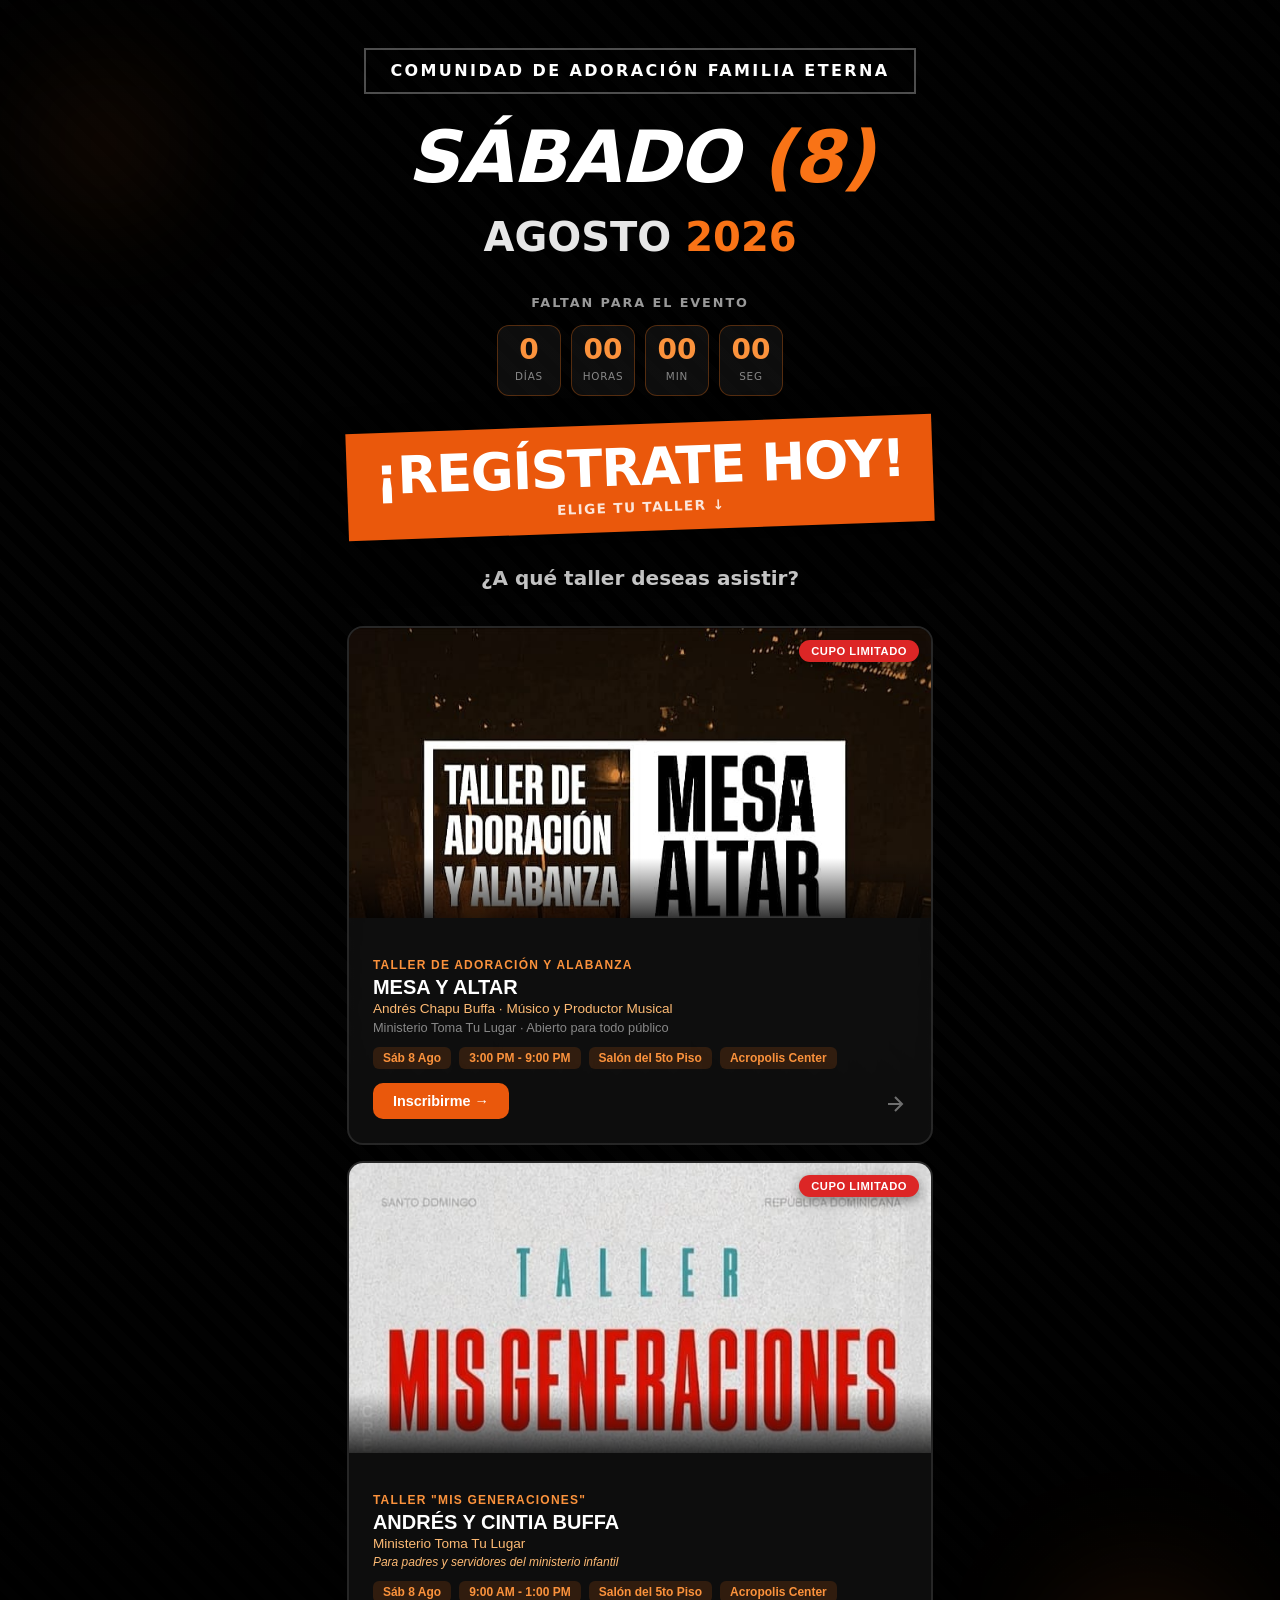
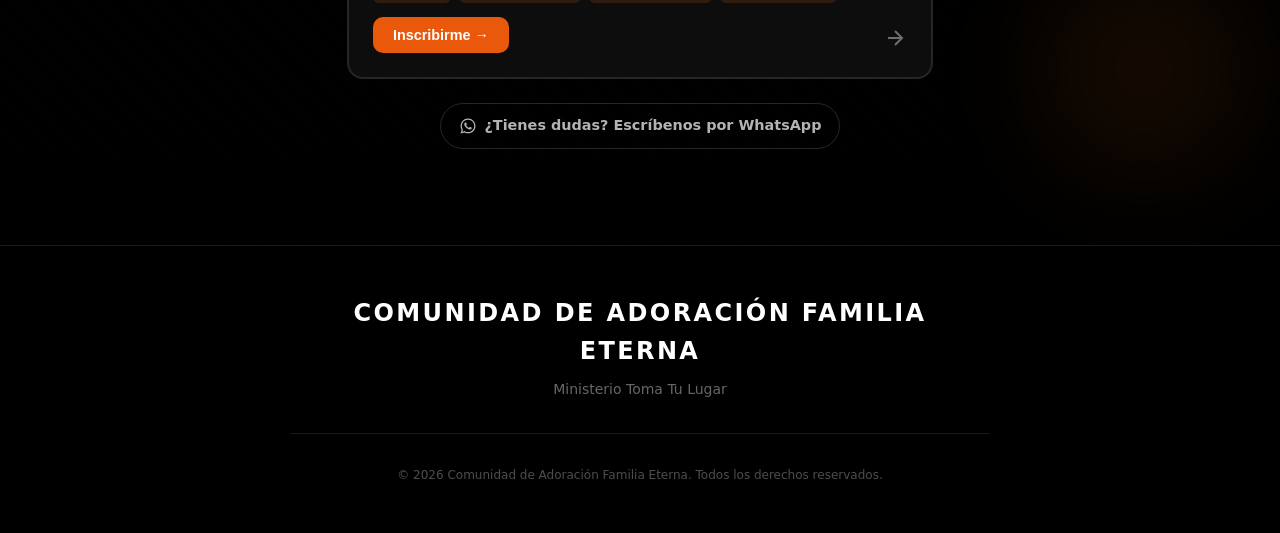
==== index.html @ 26198f30 "Mejoras de conversion en el splash - CTA "Regístrate Hoy" ahora es boton que baja a los talleres - B" ====
<!DOCTYPE html>
<html lang="es">
<head>
    <meta charset="UTF-8">
    <meta name="viewport" content="width=device-width, initial-scale=1.0">
    <title>CAFE 2026 · Talleres de Adoración y Ministerio Infantil — Sábado 8 de Agosto</title>
    <meta name="description" content="Reserva tu lugar en los talleres CAFE 2026: Adoración y Alabanza 'Mesa y Altar' con Andrés Chapu Buffa, y 'Mis Generaciones' para padres y servidores del ministerio infantil. Sábado 8 de agosto, Acropolis Center, Santo Domingo.">
    <meta name="theme-color" content="#ea580c">

    <!-- Open Graph (preview al compartir en WhatsApp / redes) -->
    <!-- TODO: reemplaza TU-DOMINIO por el dominio real de Vercel para que la imagen cargue -->
    <meta property="og:type" content="website">
    <meta property="og:locale" content="es_DO">
    <meta property="og:title" content="CAFE 2026 · Talleres de Adoración y Ministerio Infantil">
    <meta property="og:description" content="Sábado 8 de agosto · Acropolis Center, Santo Domingo. Reserva tu lugar en los talleres 'Mesa y Altar' y 'Mis Generaciones'.">
    <meta property="og:image" content="https://TU-DOMINIO.vercel.app/taller-adoracion.jpeg">
    <meta name="twitter:card" content="summary_large_image">
    <meta name="twitter:title" content="CAFE 2026 · Talleres de Adoración y Ministerio Infantil">
    <meta name="twitter:description" content="Sábado 8 de agosto · Acropolis Center, Santo Domingo. Reserva tu lugar.">
    <meta name="twitter:image" content="https://TU-DOMINIO.vercel.app/taller-adoracion.jpeg">

    <!-- Favicon (llama de Global Worship, en SVG embebido) -->
    <link rel="icon" href="data:image/svg+xml,%3Csvg xmlns='http://www.w3.org/2000/svg' viewBox='0 0 24 24'%3E%3Ctext y='20' font-size='20'%3E%F0%9F%94%A5%3C/text%3E%3C/svg%3E">

    <link rel="stylesheet" href="styles.css">
</head>
<body>
    <!-- ============================================
         SPLASH SCREEN - Selección de Taller
         ============================================ -->
    <section id="splash-screen" class="splash-screen">
        <div class="splash-bg-pattern"></div>
        <div class="splash-gradient"></div>

        <div class="splash-glow splash-glow-1"></div>
        <div class="splash-glow splash-glow-2"></div>

        <div class="splash-content">
            <div class="splash-badge">
                <span>Comunidad de Adoración Familia Eterna</span>
            </div>

            <div class="splash-date">
                <p class="splash-date-main">SÁBADO <span class="text-orange">(8)</span></p>
                <p class="splash-date-sub">AGOSTO <span class="text-orange">2026</span></p>
            </div>

            <!-- Cuenta regresiva -->
            <div class="countdown-wrap">
                <p class="countdown-title">Faltan para el evento</p>
                <div class="countdown" id="countdown">
                    <div class="countdown-item"><span class="countdown-num" id="cd-dias">--</span><span class="countdown-label">Días</span></div>
                    <div class="countdown-item"><span class="countdown-num" id="cd-horas">--</span><span class="countdown-label">Horas</span></div>
                    <div class="countdown-item"><span class="countdown-num" id="cd-min">--</span><span class="countdown-label">Min</span></div>
                    <div class="countdown-item"><span class="countdown-num" id="cd-seg">--</span><span class="countdown-label">Seg</span></div>
                </div>
            </div>

            <!-- CTA principal (botón que baja a los talleres) -->
            <button type="button" class="splash-cta-box" onclick="scrollToTalleres()">
                <span class="splash-cta-title">¡Regístrate Hoy!</span>
                <span class="splash-cta-sub">Elige tu taller ↓</span>
            </button>

            <p class="splash-question">¿A qué taller deseas asistir?</p>

            <div class="splash-workshops">
                <button onclick="selectTaller('adoracion')" class="splash-workshop-btn splash-workshop-adoracion">
                    <div class="splash-workshop-image">
                        <span class="card-badge">Cupo limitado</span>
                        <img src="taller-adoracion.jpeg" alt="Taller de Adoración y Alabanza - Mesa y Altar">
                    </div>
                    <div class="splash-workshop-info">
                        <p class="splash-workshop-label">Taller de Adoración y Alabanza</p>
                        <p class="splash-workshop-name">MESA Y ALTAR</p>
                        <p class="splash-workshop-detail">Andrés Chapu Buffa · Músico y Productor Musical</p>
                        <p class="splash-workshop-ministry">Ministerio Toma Tu Lugar · Abierto para todo público</p>
                        <div class="splash-workshop-meta">
                            <span>Sáb 8 Ago</span>
                            <span>3:00 PM - 9:00 PM</span>
                            <span>Salón del 5to Piso</span>
                            <span>Acropolis Center</span>
                        </div>
                        <span class="card-cta">Inscribirme →</span>
                    </div>
                    <div class="splash-workshop-arrow">
                        <svg width="24" height="24" viewBox="0 0 24 24" fill="none" stroke="currentColor" stroke-width="2">
                            <path d="M5 12h14M12 5l7 7-7 7"/>
                        </svg>
                    </div>
                </button>

                <button onclick="selectTaller('ninos')" class="splash-workshop-btn splash-workshop-adoracion">
                    <div class="splash-workshop-image">
                        <span class="card-badge">Cupo limitado</span>
                        <img src="taller-padres.jpeg" alt="Taller Mis Generaciones - Para padres y servidores del ministerio infantil">
                    </div>
                    <div class="splash-workshop-info">
                        <p class="splash-workshop-label">Taller "Mis Generaciones"</p>
                        <p class="splash-workshop-name">ANDRÉS Y CINTIA BUFFA</p>
                        <p class="splash-workshop-detail">Ministerio Toma Tu Lugar</p>
                        <p class="splash-workshop-note">Para padres y servidores del ministerio infantil</p>
                        <div class="splash-workshop-meta">
                            <span>Sáb 8 Ago</span>
                            <span>9:00 AM - 1:00 PM</span>
                            <span>Salón del 5to Piso</span>
                            <span>Acropolis Center</span>
                        </div>
                        <span class="card-cta">Inscribirme →</span>
                    </div>
                    <div class="splash-workshop-arrow">
                        <svg width="24" height="24" viewBox="0 0 24 24" fill="none" stroke="currentColor" stroke-width="2">
                            <path d="M5 12h14M12 5l7 7-7 7"/>
                        </svg>
                    </div>
                </button>
            </div>

            <a class="splash-contacto" href="https://wa.me/18494722853?text=Hola%2C%20tengo%20una%20duda%20sobre%20el%20evento%20CAFE%202026" target="_blank" rel="noopener">
                <svg width="18" height="18" viewBox="0 0 24 24" fill="currentColor">
                    <path d="M12.04 2c-5.46 0-9.91 4.45-9.91 9.91 0 1.75.46 3.45 1.32 4.95L2.05 22l5.25-1.38c1.45.79 3.08 1.21 4.74 1.21 5.46 0 9.91-4.45 9.91-9.91S17.5 2 12.04 2m0 18.15c-1.48 0-2.93-.4-4.2-1.15l-.3-.18-3.12.82.83-3.04-.2-.31a8.2 8.2 0 01-1.26-4.38c0-4.54 3.7-8.24 8.24-8.24s8.24 3.7 8.24 8.24-3.7 8.23-8.23 8.23m4.52-6.16c-.25-.12-1.47-.72-1.69-.81-.23-.08-.39-.12-.56.13-.16.25-.64.81-.78.97-.14.17-.29.19-.54.06-.25-.12-1.05-.39-1.99-1.23-.74-.66-1.23-1.47-1.38-1.72-.14-.25-.02-.38.11-.51.11-.11.25-.29.37-.43.13-.14.17-.25.25-.41.08-.17.04-.31-.02-.43-.06-.12-.56-1.34-.76-1.84-.2-.48-.4-.42-.56-.43-.14 0-.31-.01-.47-.01-.17 0-.43.06-.66.31-.22.25-.86.85-.86 2.07 0 1.22.89 2.4 1.01 2.56.12.17 1.75 2.67 4.23 3.74.59.26 1.05.41 1.41.52.59.19 1.13.16 1.56.1.48-.07 1.47-.6 1.68-1.18.21-.58.21-1.07.14-1.18-.06-.1-.22-.16-.47-.28"/>
                </svg>
                ¿Tienes dudas? Escríbenos por WhatsApp
            </a>
        </div>
    </section>

    <!-- ============================================
         FORMULARIO SECTION
         ============================================ -->
    <section id="formulario-section" class="formulario-section hidden">
        <div class="formulario-container">

            <!-- Header del formulario -->
            <div class="formulario-header">
                <button onclick="volverAlSplash()" class="btn-volver">
                    <svg width="20" height="20" viewBox="0 0 24 24" fill="none" stroke="currentColor" stroke-width="2">
                        <path d="M19 12H5M12 19l-7-7 7-7"/>
                    </svg>
                    Volver
                </button>
                <div class="formulario-taller-info">
                    <span id="taller-badge" class="taller-badge">Taller</span>
                    <h2 id="taller-titulo" class="taller-titulo">Nombre del Taller</h2>
                    <p id="taller-instructor" class="taller-instructor">Instructor</p>
                    <p id="taller-detalle" class="taller-detalle">Horario · Lugar</p>
                </div>
            </div>

            <!-- Toggle Individual / Grupal -->
            <div class="toggle-container">
                <div class="toggle-buttons">
                    <button id="btn-individual" onclick="showFormTipo('individual')" class="toggle-btn active">
                        Individual
                    </button>
                    <button id="btn-grupal" onclick="showFormTipo('grupal')" class="toggle-btn">
                        Grupal
                    </button>
                </div>
            </div>

            <!-- FORMULARIO INDIVIDUAL -->
            <div id="form-individual" class="form-wrapper">
                <div class="form-card">
                    <h3 class="form-title">Registro Individual</h3>

                    <form id="individualForm" onsubmit="handleSubmit(event, 'individual')">
                        <div class="form-grid-2">
                            <div class="form-group">
                                <label class="form-label">Nombre</label>
                                <input type="text" name="nombre" required class="form-input" placeholder="Tu nombre">
                            </div>
                            <div class="form-group">
                                <label class="form-label">Apellido</label>
                                <input type="text" name="apellido" required class="form-input" placeholder="Tu apellido">
                            </div>
                            <div class="form-group">
                                <label class="form-label">Cédula / DNI</label>
                                <input type="text" name="cedula" required class="form-input" placeholder="Número de identidad">
                            </div>
                            <div class="form-group">
                                <label class="form-label">Iglesia</label>
                                <input type="text" name="iglesia" required class="form-input" placeholder="Nombre de tu iglesia (o 'Ninguna')">
                            </div>
                            <div class="form-group">
                                <label class="form-label">Teléfono / WhatsApp</label>
                                <input type="tel" name="telefono" required class="form-input" placeholder="+00 000 000 0000">
                            </div>
                            <div class="form-group">
                                <label class="form-label">Correo Electrónico</label>
                                <input type="email" name="email" required class="form-input" placeholder="tu@email.com">
                            </div>
                            <div class="form-group">
                                <label class="form-label">Ciudad</label>
                                <input type="text" name="ciudad" required class="form-input" placeholder="Tu ciudad">
                            </div>
                            <div class="form-group">
                                <label class="form-label">País</label>
                                <input type="text" name="pais" required class="form-input" placeholder="Tu país">
                            </div>
                        </div>

                        <!-- Instrumento (solo si taller = adoracion) -->
                        <div id="instrumento-individual" class="form-section hidden">
                            <label class="form-label">Tipo de instrumento</label>
                            <select name="instrumento" class="form-select">
                                <option value="">Selecciona tu instrumento</option>
                                <option value="canto">Canto</option>
                                <option value="piano">Piano</option>
                                <option value="bateria">Batería</option>
                                <option value="guitarra">Guitarra</option>
                                <option value="bajo">Bajo</option>
                                <option value="saxofon">Saxofón</option>
                                <option value="trompeta">Trompeta</option>
                                <option value="violin">Violín</option>
                                <option value="teclado">Teclado</option>
                                <option value="otro">Otro</option>
                            </select>
                        </div>

                        <!-- Contacto futuro -->
                        <div class="checkbox-group">
                            <input type="checkbox" name="contacto_futuro" id="contacto-ind" class="checkbox-input">
                            <label for="contacto-ind" class="checkbox-label">¿Desea que le contactemos para futuros eventos?</label>
                        </div>

                        <!-- Price -->
                        <div class="price-box">
                            <div class="price-row">
                                <span class="price-label">Inversión:</span>
                                <span class="price-value">RD$1,500</span>
                            </div>
                            <p class="price-note">* Precio fijo para registro individual</p>
                        </div>

                        <!-- Datos de transferencia -->
                        <div class="payment-info">
                            <p class="payment-title">Paga por Transferencia Bancaria</p>
                            <div class="bank-details">
                                <div class="bank-row">
                                    <span class="bank-label">Beneficiario</span>
                                    <span class="bank-value">Comunidad de Adoración Familia Eterna CAFE</span>
                                </div>
                                <div class="bank-row">
                                    <span class="bank-label">Banco</span>
                                    <span class="bank-value">Banco Popular · Cuenta corriente</span>
                                </div>
                                <div class="bank-row">
                                    <span class="bank-label">No. de cuenta</span>
                                    <span class="bank-value">
                                        <span class="bank-mono">834253486</span>
                                        <button type="button" class="copy-btn" onclick="copiarDato(this, '834253486')">Copiar</button>
                                    </span>
                                </div>
                                <div class="bank-row">
                                    <span class="bank-label">RNC</span>
                                    <span class="bank-value">
                                        <span class="bank-mono">430345709</span>
                                        <button type="button" class="copy-btn" onclick="copiarDato(this, '430345709')">Copiar</button>
                                    </span>
                                </div>
                            </div>
                            <p class="payment-desc">Realiza la transferencia y luego sube tu comprobante aquí abajo para completar tu registro.</p>
                        </div>

                        <!-- Comprobante de pago -->
                        <div class="form-section-block">
                            <h4 class="form-section-title">Comprobante de pago</h4>
                            <p class="comprobante-hint">Sube la foto o captura de tu transferencia (JPG, PNG o PDF).</p>
                            <label class="file-upload-area">
                                <input type="file" name="comprobante" accept="image/*,application/pdf" class="comprobante-input" required>
                                <div class="file-upload-content">
                                    <svg width="32" height="32" viewBox="0 0 24 24" fill="none" stroke="currentColor" stroke-width="1.5">
                                        <path d="M21 15v4a2 2 0 01-2 2H5a2 2 0 01-2-2v-4"/>
                                        <polyline points="17 8 12 3 7 8"/>
                                        <line x1="12" y1="3" x2="12" y2="15"/>
                                    </svg>
                                    <p class="file-upload-title">Toca para subir tu comprobante</p>
                                </div>
                                <div class="file-preview hidden">
                                    <img class="file-preview-img" alt="Vista previa del comprobante">
                                    <span class="file-name"></span>
                                    <span class="file-change-hint">Toca para cambiar</span>
                                </div>
                            </label>
                        </div>

                        <button type="submit" class="submit-btn">Completar Registro</button>
                    </form>
                </div>
            </div>

            <!-- FORMULARIO GRUPAL -->
            <div id="form-grupal" class="form-wrapper hidden">
                <div class="form-card">
                    <h3 class="form-title">Registro Grupal - Iglesia / Ministerio</h3>

                    <form id="grupalForm" onsubmit="handleSubmit(event, 'grupal')">
                        <!-- Líder Info -->
                        <div class="form-section-block">
                            <h4 class="form-section-title">Datos del Líder</h4>
                            <div class="form-grid-2">
                                <div class="form-group">
                                    <label class="form-label">Cédula / DNI</label>
                                    <input type="text" name="lider_cedula" required class="form-input" placeholder="Número de identidad">
                                </div>
                                <div class="form-group">
                                    <label class="form-label">Nombre Completo</label>
                                    <input type="text" name="lider_nombre" required class="form-input" placeholder="Nombre completo del líder">
                                </div>
                                <div class="form-group">
                                    <label class="form-label">Correo Electrónico</label>
                                    <input type="email" name="lider_email" required class="form-input" placeholder="lider@email.com">
                                </div>
                                <div class="form-group">
                                    <label class="form-label">Teléfono / WhatsApp</label>
                                    <input type="tel" name="lider_telefono" required class="form-input" placeholder="+00 000 000 0000">
                                </div>
                                <div class="form-group full-width">
                                    <label class="form-label">Cargo</label>
                                    <select name="lider_cargo" required class="form-select">
                                        <option value="">Selecciona tu cargo</option>
                                        <option value="pastor">Pastor</option>
                                        <option value="lider">Líder</option>
                                        <option value="coordinador">Coordinador</option>
                                        <option value="diacono">Diácono</option>
                                        <option value="otro">Otro</option>
                                    </select>
                                </div>
                            </div>
                        </div>

                        <!-- Group Info -->
                        <div class="form-section-block">
                            <h4 class="form-section-title">Datos del Grupo</h4>
                            <div class="form-grid-2">
                                <div class="form-group">
                                    <label class="form-label">Nombre del Ministerio</label>
                                    <input type="text" name="ministerio" required class="form-input" placeholder="Nombre del ministerio">
                                </div>
                                <div class="form-group">
                                    <label class="form-label">Nombre de la Iglesia</label>
                                    <input type="text" name="iglesia" required class="form-input" placeholder="Nombre de la iglesia">
                                </div>
                                <div class="form-group">
                                    <label class="form-label">Ciudad</label>
                                    <input type="text" name="ciudad" required class="form-input" placeholder="Ciudad">
                                </div>
                                <div class="form-group">
                                    <label class="form-label">País</label>
                                    <input type="text" name="pais" required class="form-input" placeholder="País">
                                </div>
                            </div>
                        </div>

                        <!-- Attendees -->
                        <div class="form-section-block">
                            <div class="attendees-header">
                                <h4 class="form-section-title">Asistentes</h4>
                                <button type="button" onclick="addAttendee()" class="add-btn">
                                    <svg width="16" height="16" viewBox="0 0 24 24" fill="none" stroke="currentColor" stroke-width="2">
                                        <path d="M12 4v16m8-8H4"/>
                                    </svg>
                                    Agregar Asistente
                                </button>
                            </div>

                            <div id="attendees-list" class="attendees-list">
                                <!-- Attendee 1 -->
                                <div class="attendee-row" data-index="1">
                                    <div class="attendee-header">
                                        <span class="attendee-number">Asistente #1</span>
                                    </div>
                                    <div class="attendee-grid">
                                        <div class="form-group">
                                            <label class="form-label-small">Nombre Completo</label>
                                            <input type="text" name="attendee_name_1" required class="form-input" placeholder="Nombre completo">
                                        </div>
                                        <div class="form-group">
                                            <label class="form-label-small">Cédula / DNI</label>
                                            <input type="text" name="attendee_cedula_1" required class="form-input" placeholder="Número de identidad">
                                        </div>
                                    </div>
                                    <!-- Instrumento por asistente (solo si taller = adoracion) -->
                                    <div id="attendee-instrumento-1" class="attendee-instrumento hidden">
                                        <div class="form-group">
                                            <label class="form-label-small">Tipo de instrumento</label>
                                            <select name="attendee_instrumento_1" class="form-select">
                                                <option value="">Selecciona tu instrumento</option>
                                                <option value="canto">Canto</option>
                                                <option value="piano">Piano</option>
                                                <option value="bateria">Batería</option>
                                                <option value="guitarra">Guitarra</option>
                                                <option value="bajo">Bajo</option>
                                                <option value="saxofon">Saxofón</option>
                                                <option value="trompeta">Trompeta</option>
                                                <option value="violin">Violín</option>
                                                <option value="teclado">Teclado</option>
                                                <option value="otro">Otro</option>
                                            </select>
                                        </div>
                                    </div>
                                </div>
                            </div>
                        </div>

                        <!-- Contacto futuro -->
                        <div class="checkbox-group">
                            <input type="checkbox" name="contacto_futuro" id="contacto-grp" class="checkbox-input">
                            <label for="contacto-grp" class="checkbox-label">¿Desea que le contactemos para futuros eventos?</label>
                        </div>

                        <!-- Price -->
                        <div class="price-box">
                            <div class="price-row">
                                <span class="price-label">Precio por persona:</span>
                                <span class="price-value" id="price-per-person">RD$1,500</span>
                            </div>
                            <div class="price-info-text">
                                <p>1-4 personas: RD$1,500 p/p</p>
                                <p>5-9 personas: RD$1,200 p/p</p>
                                <p>10+ personas: RD$1,000 p/p</p>
                            </div>
                            <div class="price-row price-total">
                                <span class="price-label">Total estimado (<span id="attendee-count">1</span> personas):</span>
                                <span class="price-value" id="total-price">RD$1,500</span>
                            </div>
                            <p class="price-note">* Precio se ajusta automáticamente según cantidad</p>
                        </div>

                        <!-- Datos de transferencia -->
                        <div class="payment-info">
                            <p class="payment-title">Paga por Transferencia Bancaria</p>
                            <div class="bank-details">
                                <div class="bank-row">
                                    <span class="bank-label">Beneficiario</span>
                                    <span class="bank-value">Comunidad de Adoración Familia Eterna CAFE</span>
                                </div>
                                <div class="bank-row">
                                    <span class="bank-label">Banco</span>
                                    <span class="bank-value">Banco Popular · Cuenta corriente</span>
                                </div>
                                <div class="bank-row">
                                    <span class="bank-label">No. de cuenta</span>
                                    <span class="bank-value">
                                        <span class="bank-mono">834253486</span>
                                        <button type="button" class="copy-btn" onclick="copiarDato(this, '834253486')">Copiar</button>
                                    </span>
                                </div>
                                <div class="bank-row">
                                    <span class="bank-label">RNC</span>
                                    <span class="bank-value">
                                        <span class="bank-mono">430345709</span>
                                        <button type="button" class="copy-btn" onclick="copiarDato(this, '430345709')">Copiar</button>
                                    </span>
                                </div>
                            </div>
                            <p class="payment-desc">Realiza la transferencia del total del grupo y luego sube el comprobante aquí abajo para completar el registro.</p>
                        </div>

                        <!-- Comprobante de pago -->
                        <div class="form-section-block">
                            <h4 class="form-section-title">Comprobante de pago</h4>
                            <p class="comprobante-hint">Sube la foto o captura de tu transferencia (JPG, PNG o PDF).</p>
                            <label class="file-upload-area">
                                <input type="file" name="comprobante" accept="image/*,application/pdf" class="comprobante-input" required>
                                <div class="file-upload-content">
                                    <svg width="32" height="32" viewBox="0 0 24 24" fill="none" stroke="currentColor" stroke-width="1.5">
                                        <path d="M21 15v4a2 2 0 01-2 2H5a2 2 0 01-2-2v-4"/>
                                        <polyline points="17 8 12 3 7 8"/>
                                        <line x1="12" y1="3" x2="12" y2="15"/>
                                    </svg>
                                    <p class="file-upload-title">Toca para subir tu comprobante</p>
                                </div>
                                <div class="file-preview hidden">
                                    <img class="file-preview-img" alt="Vista previa del comprobante">
                                    <span class="file-name"></span>
                                    <span class="file-change-hint">Toca para cambiar</span>
                                </div>
                            </label>
                        </div>

                        <button type="submit" class="submit-btn">Completar Registro Grupal</button>
                    </form>
                </div>
            </div>
        </div>
    </section>

    <!-- ============================================
         CONFIRMACIÓN DE REGISTRO
         ============================================ -->
    <section id="confirmacion-section" class="confirmacion-section hidden">
        <div class="confirmacion-card">
            <div class="confirmacion-icon">
                <svg width="40" height="40" viewBox="0 0 24 24" fill="none" stroke="currentColor" stroke-width="2.5" stroke-linecap="round" stroke-linejoin="round">
                    <path d="M20 6L9 17l-5-5"/>
                </svg>
            </div>
            <h2 class="confirmacion-title">¡Registro recibido!</h2>
            <p class="confirmacion-text" id="confirmacion-text">Tu inscripción quedó registrada y tu comprobante fue recibido.</p>
            <p class="confirmacion-sub">Validaremos tu pago y te confirmaremos pronto. Si tienes alguna duda, escríbenos por WhatsApp.</p>
            <div class="confirmacion-actions">
                <a id="confirmacion-whatsapp" class="confirmacion-btn confirmacion-btn-wa" href="#" target="_blank" rel="noopener">
                    <svg width="20" height="20" viewBox="0 0 24 24" fill="currentColor">
                        <path d="M12.04 2c-5.46 0-9.91 4.45-9.91 9.91 0 1.75.46 3.45 1.32 4.95L2.05 22l5.25-1.38c1.45.79 3.08 1.21 4.74 1.21 5.46 0 9.91-4.45 9.91-9.91S17.5 2 12.04 2m0 18.15c-1.48 0-2.93-.4-4.2-1.15l-.3-.18-3.12.82.83-3.04-.2-.31a8.2 8.2 0 01-1.26-4.38c0-4.54 3.7-8.24 8.24-8.24s8.24 3.7 8.24 8.24-3.7 8.23-8.23 8.23m4.52-6.16c-.25-.12-1.47-.72-1.69-.81-.23-.08-.39-.12-.56.13-.16.25-.64.81-.78.97-.14.17-.29.19-.54.06-.25-.12-1.05-.39-1.99-1.23-.74-.66-1.23-1.47-1.38-1.72-.14-.25-.02-.38.11-.51.11-.11.25-.29.37-.43.13-.14.17-.25.25-.41.08-.17.04-.31-.02-.43-.06-.12-.56-1.34-.76-1.84-.2-.48-.4-.42-.56-.43-.14 0-.31-.01-.47-.01-.17 0-.43.06-.66.31-.22.25-.86.85-.86 2.07 0 1.22.89 2.4 1.01 2.56.12.17 1.75 2.67 4.23 3.74.59.26 1.05.41 1.41.52.59.19 1.13.16 1.56.1.48-.07 1.47-.6 1.68-1.18.21-.58.21-1.07.14-1.18-.06-.1-.22-.16-.47-.28"/>
                    </svg>
                    Escribir por WhatsApp
                </a>
                <button type="button" class="confirmacion-btn confirmacion-btn-ghost" onclick="registrarOtro()">Registrar otra inscripción</button>
            </div>
        </div>
    </section>

    <!-- FOOTER -->
    <footer class="footer">
        <div class="footer-content">
            <p class="footer-title">Comunidad de Adoración Familia Eterna</p>
            <p class="footer-ministry">Ministerio Toma Tu Lugar</p>
            <div class="footer-bottom">
                <p>© 2026 Comunidad de Adoración Familia Eterna. Todos los derechos reservados.</p>
            </div>
        </div>
    </footer>

    <!-- Botón fijo (sticky) — aparece al hacer scroll en el splash -->
    <button type="button" id="sticky-cta" class="sticky-cta hidden" onclick="scrollToTalleres()">
        Regístrate ahora →
    </button>

    <!-- ============================================
         OVERLAY DE CARGA (pantalla completa)
         ============================================ -->
    <div id="loading-overlay" class="loading-overlay hidden" aria-live="assertive" aria-busy="true">
        <div class="loading-box">
            <div class="loading-spinner"></div>
            <p class="loading-text">Enviando tu registro…</p>
            <p class="loading-subtext">Subiendo tu comprobante, no cierres esta ventana.</p>
        </div>
    </div>

    <script src="script.js"></script>
</body>
</html>
---- styles.css ----
/* ============================================
   COMUNIDAD VIVA - LANDING PAGE v2
   Stylesheet con Splash Screen
   ============================================ */

/* Reset & Base */
*, *::before, *::after {
    margin: 0;
    padding: 0;
    box-sizing: border-box;
}

html {
    scroll-behavior: smooth;
}

body {
    font-family: 'Segoe UI', system-ui, -apple-system, sans-serif;
    background-color: #000;
    color: #fff;
    line-height: 1.6;
    overflow-x: hidden;
}

/* ============================================
   UTILITIES
   ============================================ */
.hidden {
    display: none !important;
}

.text-orange {
    color: #f97316;
}

/* ============================================
   SPLASH SCREEN
   ============================================ */
.splash-screen {
    position: relative;
    min-height: 100vh;
    display: flex;
    align-items: center;
    justify-content: center;
    overflow: hidden;
    animation: fadeIn 0.6s ease;
}

.splash-bg-pattern {
    position: absolute;
    inset: 0;
    opacity: 0.2;
    background: repeating-linear-gradient(
        45deg,
        #1a1a1a 0px,
        #1a1a1a 10px,
        #000 10px,
        #000 20px
    );
}

.splash-gradient {
    position: absolute;
    inset: 0;
    background: linear-gradient(
        to bottom,
        rgba(0,0,0,0.6) 0%,
        rgba(0,0,0,0.4) 50%,
        #000 100%
    );
}

.splash-glow {
    position: absolute;
    border-radius: 50%;
    filter: blur(60px);
    animation: pulse 3s ease-in-out infinite;
}

.splash-glow-1 {
    top: 80px;
    left: 40px;
    width: 128px;
    height: 128px;
    background: rgba(249, 115, 22, 0.1);
}

.splash-glow-2 {
    bottom: 80px;
    right: 40px;
    width: 192px;
    height: 192px;
    background: rgba(249, 115, 22, 0.1);
    animation-delay: 1s;
}

@keyframes pulse {
    0%, 100% { opacity: 0.5; transform: scale(1); }
    50% { opacity: 1; transform: scale(1.1); }
}

.splash-content {
    position: relative;
    z-index: 10;
    text-align: center;
    padding: 48px 24px 96px;
    max-width: 700px;
    margin: 0 auto;
}

.splash-badge {
    display: inline-block;
    margin-bottom: 24px;
    border: 2px solid rgba(255,255,255,0.3);
    padding: 8px 24px;
}

.splash-badge span {
    font-size: 1rem;
    font-weight: 700;
    letter-spacing: 0.15em;
    text-transform: uppercase;
}

.splash-date {
    margin-bottom: 24px;
}

.splash-date-main {
    font-size: 3rem;
    font-weight: 900;
    font-style: italic;
    letter-spacing: -0.02em;
    line-height: 1.1;
}

.splash-date-sub {
    font-size: 1.75rem;
    font-weight: 700;
    color: rgba(255,255,255,0.9);
    margin-top: 8px;
}

@media (min-width: 768px) {
    .splash-date-main {
        font-size: 4.5rem;
    }
    .splash-date-sub {
        font-size: 2.5rem;
    }
}

.splash-cta-box {
    background: #ea580c;
    transform: rotate(-2deg);
    padding: 16px 28px;
    margin-bottom: 32px;
    display: inline-block;
    box-shadow: 0 20px 40px rgba(0,0,0,0.5);
}

.splash-cta-box h1 {
    font-size: 2rem;
    font-weight: 900;
    text-transform: uppercase;
    letter-spacing: -0.02em;
}

@media (min-width: 768px) {
    .splash-cta-box h1 {
        font-size: 3.5rem;
    }
}

.splash-question {
    font-size: 1.25rem;
    font-weight: 600;
    color: rgba(255,255,255,0.8);
    margin-bottom: 32px;
}

/* Splash Workshop Buttons */
.splash-workshops {
    display: flex;
    flex-direction: column;
    gap: 16px;
    max-width: 600px;
    margin: 0 auto;
}

.splash-workshop-btn {
    display: flex;
    align-items: center;
    gap: 20px;
    background: rgba(255,255,255,0.05);
    backdrop-filter: blur(10px);
    border: 2px solid rgba(255,255,255,0.1);
    border-radius: 16px;
    padding: 24px;
    color: #fff;
    cursor: pointer;
    transition: all 0.3s ease;
    text-align: left;
    width: 100%;
}

.splash-workshop-btn:hover {
    border-color: #f97316;
    background: rgba(249, 115, 22, 0.08);
    transform: translateY(-2px);
    box-shadow: 0 10px 30px rgba(249, 115, 22, 0.15);
}

.splash-workshop-btn:hover .splash-workshop-arrow {
    color: #f97316;
    transform: translateX(4px);
}

.splash-workshop-icon {
    flex-shrink: 0;
    width: 56px;
    height: 56px;
    background: rgba(249, 115, 22, 0.15);
    border-radius: 14px;
    display: flex;
    align-items: center;
    justify-content: center;
    color: #fb923c;
}

.splash-workshop-info {
    flex: 1;
}

.splash-workshop-label {
    color: #fb923c;
    font-size: 0.75rem;
    font-weight: 600;
    text-transform: uppercase;
    letter-spacing: 0.1em;
    margin-bottom: 4px;
}

.splash-workshop-name {
    font-size: 1.25rem;
    font-weight: 700;
    margin-bottom: 2px;
}

.splash-workshop-ministry {
    color: rgba(255,255,255,0.5);
    font-size: 0.8rem;
}

.splash-workshop-note {
    color: #fdba74;
    font-size: 0.75rem;
    margin-top: 4px;
    font-style: italic;
}

.splash-workshop-arrow {
    flex-shrink: 0;
    color: rgba(255,255,255,0.4);
    transition: all 0.3s ease;
}

/* ============================================
   FORMULARIO SECTION
   ============================================ */
.formulario-section {
    padding: 40px 24px 80px;
    position: relative;
    animation: fadeIn 0.5s ease;
}

.formulario-container {
    max-width: 800px;
    margin: 0 auto;
}

/* Formulario Header */
.formulario-header {
    display: flex;
    align-items: flex-start;
    gap: 20px;
    margin-bottom: 32px;
    padding-bottom: 24px;
    border-bottom: 1px solid rgba(255,255,255,0.1);
}

.btn-volver {
    display: flex;
    align-items: center;
    gap: 8px;
    background: rgba(255,255,255,0.08);
    border: 1px solid rgba(255,255,255,0.15);
    color: rgba(255,255,255,0.7);
    padding: 10px 16px;
    border-radius: 10px;
    font-size: 0.875rem;
    font-weight: 600;
    cursor: pointer;
    transition: all 0.3s ease;
    flex-shrink: 0;
}

.btn-volver:hover {
    background: rgba(255,255,255,0.15);
    color: #fff;
    border-color: rgba(255,255,255,0.3);
}

.formulario-taller-info {
    flex: 1;
}

.taller-badge {
    display: inline-block;
    background: rgba(249, 115, 22, 0.15);
    color: #fb923c;
    font-size: 0.7rem;
    font-weight: 700;
    text-transform: uppercase;
    letter-spacing: 0.1em;
    padding: 4px 12px;
    border-radius: 20px;
    margin-bottom: 8px;
}

.taller-titulo {
    font-size: 1.5rem;
    font-weight: 800;
    margin-bottom: 4px;
}

.taller-instructor {
    color: rgba(255,255,255,0.5);
    font-size: 0.9rem;
}

/* Toggle Buttons */
.toggle-container {
    display: flex;
    justify-content: center;
    margin-bottom: 32px;
}

.toggle-buttons {
    background: rgba(255,255,255,0.05);
    padding: 6px;
    border-radius: 14px;
    display: inline-flex;
    gap: 6px;
}

.toggle-btn {
    padding: 14px 28px;
    border-radius: 10px;
    font-weight: 700;
    font-size: 1rem;
    border: none;
    cursor: pointer;
    transition: all 0.3s ease;
    background: transparent;
    color: rgba(255,255,255,0.6);
}

.toggle-btn:hover {
    color: #fff;
    background: rgba(255,255,255,0.1);
}

.toggle-btn.active {
    background: #ea580c;
    color: #fff;
    box-shadow: 0 4px 20px rgba(234, 88, 12, 0.4);
}

/* Form Wrapper */
.form-wrapper {
    max-width: 800px;
    margin: 0 auto;
}

.form-card {
    background: rgba(255,255,255,0.05);
    backdrop-filter: blur(10px);
    border: 1px solid rgba(255,255,255,0.1);
    border-radius: 24px;
    padding: 32px;
}

@media (min-width: 768px) {
    .form-card {
        padding: 40px;
    }
}

.form-title {
    font-size: 1.25rem;
    font-weight: 700;
    margin-bottom: 24px;
    color: #fb923c;
}

/* Form Grid */
.form-grid-2 {
    display: grid;
    grid-template-columns: 1fr;
    gap: 16px;
}

@media (min-width: 768px) {
    .form-grid-2 {
        grid-template-columns: 1fr 1fr;
    }
}

.form-group {
    display: flex;
    flex-direction: column;
}

.form-group.full-width {
    grid-column: 1 / -1;
}

.form-label {
    font-size: 0.875rem;
    font-weight: 600;
    color: rgba(255,255,255,0.7);
    margin-bottom: 6px;
}

.form-label-small {
    font-size: 0.75rem;
    font-weight: 600;
    color: rgba(255,255,255,0.5);
    margin-bottom: 4px;
}

.form-input,
.form-select {
    width: 100%;
    background: rgba(255,255,255,0.1);
    border: 1px solid rgba(255,255,255,0.2);
    border-radius: 10px;
    padding: 12px 16px;
    color: #fff;
    font-size: 1rem;
    transition: all 0.3s ease;
    appearance: none;
}

.form-input::placeholder {
    color: rgba(255,255,255,0.3);
}

.form-input:focus,
.form-select:focus {
    border-color: #f97316;
    outline: none;
}

.form-select option {
    background: #1a1a1a;
    color: #fff;
}

/* Form Sections */
.form-section {
    margin-top: 20px;
}

.form-section-block {
    margin-top: 28px;
    padding-top: 20px;
    border-top: 1px solid rgba(255,255,255,0.1);
}

.form-section-title {
    font-size: 1rem;
    font-weight: 600;
    color: rgba(255,255,255,0.8);
    margin-bottom: 14px;
}

/* Checkbox */
.checkbox-group {
    margin-top: 20px;
    display: flex;
    align-items: center;
    gap: 12px;
}

.checkbox-input {
    width: 20px;
    height: 20px;
    border-radius: 4px;
    border: 1px solid rgba(255,255,255,0.3);
    background: rgba(255,255,255,0.1);
    accent-color: #f97316;
    cursor: pointer;
}

.checkbox-label {
    color: rgba(255,255,255,0.7);
    font-size: 0.875rem;
    cursor: pointer;
}

/* Price Box */
.price-box {
    margin-top: 24px;
    padding: 18px;
    background: rgba(249, 115, 22, 0.1);
    border: 1px solid rgba(249, 115, 22, 0.3);
    border-radius: 12px;
}

.price-row {
    display: flex;
    justify-content: space-between;
    align-items: center;
}

.price-total {
    margin-top: 10px;
    padding-top: 10px;
    border-top: 1px solid rgba(249, 115, 22, 0.2);
}

.price-label {
    color: rgba(255,255,255,0.7);
}

.price-value {
    font-size: 1.5rem;
    font-weight: 900;
    color: #fb923c;
}

.price-total .price-value {
    font-size: 1.25rem;
    color: #fff;
}

.price-note {
    color: rgba(255,255,255,0.4);
    font-size: 0.75rem;
    margin-top: 6px;
}

/* Payment Info */
.payment-info {
    margin-top: 14px;
    padding: 14px;
    background: rgba(255,255,255,0.05);
    border: 1px solid rgba(255,255,255,0.1);
    border-radius: 12px;
    margin-bottom: 20px;
}

.payment-title {
    font-size: 0.875rem;
    font-weight: 600;
    color: rgba(255,255,255,0.7);
    margin-bottom: 4px;
}

.payment-desc {
    font-size: 0.75rem;
    color: rgba(255,255,255,0.4);
}

/* Submit Button */
.submit-btn {
    width: 100%;
    margin-top: 24px;
    background: #ea580c;
    color: #fff;
    font-weight: 700;
    font-size: 1.125rem;
    padding: 16px;
    border: none;
    border-radius: 12px;
    cursor: pointer;
    transition: all 0.3s ease;
    box-shadow: 0 4px 20px rgba(234, 88, 12, 0.3);
}

.submit-btn:hover {
    background: #f97316;
    transform: scale(1.02);
}

/* Attendees */
.attendees-header {
    display: flex;
    justify-content: space-between;
    align-items: center;
    margin-bottom: 14px;
}

.add-btn {
    display: flex;
    align-items: center;
    gap: 8px;
    background: #ea580c;
    color: #fff;
    padding: 10px 16px;
    border: none;
    border-radius: 10px;
    font-size: 0.875rem;
    font-weight: 600;
    cursor: pointer;
    transition: all 0.3s ease;
}

.add-btn:hover {
    background: #f97316;
}

.attendees-list {
    display: flex;
    flex-direction: column;
    gap: 14px;
}

.attendee-row {
    background: rgba(255,255,255,0.05);
    border: 1px solid rgba(255,255,255,0.1);
    border-radius: 12px;
    padding: 18px;
}

.attendee-header {
    display: flex;
    justify-content: space-between;
    align-items: center;
    margin-bottom: 12px;
}

.attendee-number {
    color: #fb923c;
    font-weight: 600;
    font-size: 0.875rem;
}

.remove-btn {
    color: #f87171;
    font-size: 0.875rem;
    display: flex;
    align-items: center;
    gap: 4px;
    background: none;
    border: none;
    cursor: pointer;
    transition: color 0.3s;
}

.remove-btn:hover {
    color: #fca5a5;
}

.attendee-grid {
    display: grid;
    grid-template-columns: 1fr;
    gap: 12px;
}

@media (min-width: 768px) {
    .attendee-grid {
        grid-template-columns: 1fr 1fr;
    }
}

.attendee-instrumento {
    margin-top: 12px;
    padding-top: 12px;
    border-top: 1px solid rgba(255,255,255,0.05);
}

/* ============================================
   FOOTER
   ============================================ */
.footer {
    border-top: 1px solid rgba(255,255,255,0.1);
    padding: 48px 24px;
}

.footer-content {
    max-width: 700px;
    margin: 0 auto;
    text-align: center;
}

.footer-title {
    font-size: 1.5rem;
    font-weight: 900;
    text-transform: uppercase;
    letter-spacing: 0.1em;
    margin-bottom: 8px;
}

.footer-ministry {
    color: rgba(255,255,255,0.4);
    font-size: 0.875rem;
}

.footer-bottom {
    margin-top: 32px;
    padding-top: 32px;
    border-top: 1px solid rgba(255,255,255,0.1);
}

.footer-bottom p {
    color: rgba(255,255,255,0.3);
    font-size: 0.75rem;
}

/* ============================================
   ANIMATIONS
   ============================================ */
@keyframes fadeIn {
    from { opacity: 0; transform: translateY(20px); }
    to { opacity: 1; transform: translateY(0); }
}

@keyframes slideIn {
    from { transform: translateX(100%); opacity: 0; }
    to { transform: translateX(0); opacity: 1; }
}

.form-wrapper:not(.hidden) {
    animation: fadeIn 0.4s ease;
}

.splash-workshop-btn {
    animation: fadeIn 0.5s ease backwards;
}

.splash-workshop-btn:nth-child(1) { animation-delay: 0.1s; }
.splash-workshop-btn:nth-child(2) { animation-delay: 0.2s; }

.price-info-text {
    margin: 12px 0;
    padding: 12px;
    background: rgba(255,255,255,0.03);
    border-radius: 8px;
}

.price-info-text p {
    color: rgba(255,255,255,0.5);
    font-size: 0.8rem;
    margin: 4px 0;
}

/* ============================================
   COMPROBANTE / SUBIDA DE ARCHIVO
   ============================================ */
.comprobante-hint {
    font-size: 0.8rem;
    color: rgba(255,255,255,0.5);
    margin-bottom: 12px;
}

.file-upload-area {
    display: block;
    position: relative;
    cursor: pointer;
    border: 2px dashed rgba(249,115,22,0.4);
    border-radius: 14px;
    background: rgba(249,115,22,0.05);
    padding: 24px;
    text-align: center;
    transition: all 0.25s ease;
}

.file-upload-area:hover {
    border-color: #f97316;
    background: rgba(249,115,22,0.1);
}

.file-upload-area.has-file {
    border-style: solid;
    border-color: rgba(249,115,22,0.5);
}

/* Ocultamos el input real; el label es la zona clickeable */
.comprobante-input {
    position: absolute;
    width: 1px;
    height: 1px;
    opacity: 0;
    overflow: hidden;
    pointer-events: none;
}

.file-upload-content {
    display: flex;
    flex-direction: column;
    align-items: center;
    gap: 8px;
    color: #fb923c;
}

.file-upload-title {
    font-size: 0.95rem;
    font-weight: 600;
    color: rgba(255,255,255,0.85);
}

.file-preview {
    display: flex;
    flex-direction: column;
    align-items: center;
    gap: 8px;
}

.file-preview-img {
    max-width: 100%;
    max-height: 220px;
    border-radius: 10px;
    object-fit: contain;
}

.file-name {
    font-size: 0.85rem;
    font-weight: 600;
    color: #fff;
    word-break: break-all;
}

.file-change-hint {
    font-size: 0.75rem;
    color: #fb923c;
}

/* ============================================
   SPLASH WORKSHOP CON IMAGEN
   ============================================ */
.splash-workshop-adoracion {
    flex-direction: column;
    align-items: stretch;
    padding: 0;
    overflow: hidden;
}

.splash-workshop-image {
    width: 100%;
    height: 290px;
    overflow: hidden;
    position: relative;
}

.splash-workshop-image::after {
    content: '';
    position: absolute;
    bottom: 0;
    left: 0;
    right: 0;
    height: 60px;
    background: linear-gradient(to top, rgba(0,0,0,0.8), transparent);
}

.splash-workshop-image img {
    width: 100%;
    height: 100%;
    object-fit: cover;
    object-position: center top;
    transition: transform 0.5s ease;
}

.splash-workshop-btn:hover .splash-workshop-image img {
    transform: scale(1.05);
}

.splash-workshop-adoracion .splash-workshop-info {
    padding: 20px 24px 24px;
}

.splash-workshop-detail {
    color: #fdba74;
    font-size: 0.85rem;
    margin-bottom: 4px;
}

.splash-workshop-meta {
    display: flex;
    flex-wrap: wrap;
    gap: 8px;
    margin-top: 12px;
}

.splash-workshop-meta span {
    background: rgba(249, 115, 22, 0.15);
    color: #fb923c;
    font-size: 0.75rem;
    font-weight: 600;
    padding: 4px 10px;
    border-radius: 6px;
}

.splash-workshop-adoracion .splash-workshop-arrow {
    position: absolute;
    bottom: 24px;
    right: 24px;
}

/* ============================================
   DETALLE DEL TALLER (header del formulario)
   ============================================ */
.taller-detalle {
    color: #fdba74;
    font-size: 0.8rem;
    margin-top: 6px;
}

/* ============================================
   DATOS BANCARIOS
   ============================================ */
.bank-details {
    margin: 12px 0;
    display: flex;
    flex-direction: column;
    gap: 8px;
}

.bank-row {
    display: flex;
    flex-wrap: wrap;
    align-items: center;
    justify-content: space-between;
    gap: 6px 12px;
    padding: 8px 12px;
    background: rgba(0,0,0,0.25);
    border: 1px solid rgba(255,255,255,0.08);
    border-radius: 10px;
}

.bank-label {
    font-size: 0.7rem;
    text-transform: uppercase;
    letter-spacing: 0.06em;
    color: rgba(255,255,255,0.45);
    font-weight: 600;
}

.bank-value {
    display: inline-flex;
    align-items: center;
    gap: 10px;
    font-size: 0.9rem;
    font-weight: 600;
    color: #fff;
    text-align: right;
}

.bank-mono {
    font-variant-numeric: tabular-nums;
    letter-spacing: 0.02em;
}

.copy-btn {
    flex-shrink: 0;
    background: rgba(249,115,22,0.15);
    color: #fb923c;
    border: 1px solid rgba(249,115,22,0.35);
    border-radius: 8px;
    padding: 4px 10px;
    font-size: 0.72rem;
    font-weight: 700;
    cursor: pointer;
    transition: all 0.2s ease;
}

.copy-btn:hover {
    background: rgba(249,115,22,0.25);
}

.copy-btn.copied {
    background: rgba(34,197,94,0.2);
    color: #4ade80;
    border-color: rgba(34,197,94,0.4);
}

/* ============================================
   PANTALLA DE CONFIRMACIÓN
   ============================================ */
.confirmacion-section {
    min-height: 80vh;
    display: flex;
    align-items: center;
    justify-content: center;
    padding: 60px 24px;
    animation: fadeIn 0.5s ease;
}

.confirmacion-card {
    max-width: 520px;
    width: 100%;
    text-align: center;
    background: rgba(255,255,255,0.05);
    backdrop-filter: blur(10px);
    border: 1px solid rgba(255,255,255,0.1);
    border-radius: 24px;
    padding: 48px 32px;
}

.confirmacion-icon {
    width: 80px;
    height: 80px;
    margin: 0 auto 24px;
    display: flex;
    align-items: center;
    justify-content: center;
    border-radius: 50%;
    background: rgba(34,197,94,0.15);
    color: #4ade80;
    animation: pulse 2.5s ease-in-out infinite;
}

.confirmacion-title {
    font-size: 1.75rem;
    font-weight: 800;
    margin-bottom: 12px;
}

.confirmacion-text {
    color: rgba(255,255,255,0.85);
    font-size: 1rem;
    margin-bottom: 8px;
}

.confirmacion-sub {
    color: rgba(255,255,255,0.55);
    font-size: 0.875rem;
    margin-bottom: 28px;
}

.confirmacion-actions {
    display: flex;
    flex-direction: column;
    gap: 12px;
}

.confirmacion-btn {
    display: inline-flex;
    align-items: center;
    justify-content: center;
    gap: 10px;
    padding: 14px 20px;
    border-radius: 12px;
    font-size: 1rem;
    font-weight: 700;
    cursor: pointer;
    text-decoration: none;
    transition: all 0.25s ease;
    border: none;
}

.confirmacion-btn-wa {
    background: #25d366;
    color: #06251a;
}

.confirmacion-btn-wa:hover {
    background: #1fb457;
    transform: translateY(-1px);
}

.confirmacion-btn-ghost {
    background: transparent;
    color: rgba(255,255,255,0.8);
    border: 1px solid rgba(255,255,255,0.2);
}

.confirmacion-btn-ghost:hover {
    background: rgba(255,255,255,0.08);
    color: #fff;
}

/* ============================================
   ACCESIBILIDAD: FOCO VISIBLE
   ============================================ */
.form-input:focus-visible,
.form-select:focus-visible,
.submit-btn:focus-visible,
.toggle-btn:focus-visible,
.splash-workshop-btn:focus-visible,
.btn-volver:focus-visible,
.add-btn:focus-visible,
.copy-btn:focus-visible,
.confirmacion-btn:focus-visible,
.file-upload-area:focus-within {
    outline: 2px solid #fb923c;
    outline-offset: 2px;
}

/* ============================================
   OVERLAY DE CARGA (pantalla completa)
   ============================================ */
.loading-overlay {
    position: fixed;
    inset: 0;
    z-index: 9999;
    display: flex;
    align-items: center;
    justify-content: center;
    padding: 24px;
    background: rgba(0,0,0,0.8);
    backdrop-filter: blur(6px);
    animation: fadeIn 0.25s ease;
}

.loading-box {
    text-align: center;
    max-width: 340px;
}

.loading-spinner {
    width: 64px;
    height: 64px;
    margin: 0 auto 24px;
    border-radius: 50%;
    border: 5px solid rgba(249,115,22,0.2);
    border-top-color: #f97316;
    animation: spin 0.9s linear infinite;
}

.loading-text {
    font-size: 1.15rem;
    font-weight: 700;
    color: #fff;
    margin-bottom: 6px;
}

.loading-subtext {
    font-size: 0.85rem;
    color: rgba(255,255,255,0.6);
}

@keyframes spin {
    to { transform: rotate(360deg); }
}

/* ============================================
   CUENTA REGRESIVA
   ============================================ */
.countdown-wrap {
    margin-bottom: 28px;
}

.countdown-title {
    font-size: 0.8rem;
    font-weight: 700;
    text-transform: uppercase;
    letter-spacing: 0.15em;
    color: rgba(255,255,255,0.6);
    margin-bottom: 12px;
}

.countdown {
    display: flex;
    justify-content: center;
    gap: 10px;
}

.countdown-item {
    display: flex;
    flex-direction: column;
    align-items: center;
    min-width: 64px;
    padding: 10px 6px;
    background: rgba(255,255,255,0.05);
    border: 1px solid rgba(249,115,22,0.3);
    border-radius: 12px;
}

.countdown-num {
    font-size: 1.75rem;
    font-weight: 900;
    color: #fb923c;
    line-height: 1;
    font-variant-numeric: tabular-nums;
}

.countdown-label {
    margin-top: 4px;
    font-size: 0.65rem;
    text-transform: uppercase;
    letter-spacing: 0.08em;
    color: rgba(255,255,255,0.5);
}

/* ============================================
   CTA PRINCIPAL (botón)
   ============================================ */
.splash-cta-box {
    display: flex;
    flex-direction: column;
    align-items: center;
    gap: 4px;
    border: none;
    cursor: pointer;
    font-family: inherit;
    color: #fff;
    transition: transform 0.25s ease, box-shadow 0.25s ease;
}

.splash-cta-box:hover {
    transform: rotate(-2deg) scale(1.03);
    box-shadow: 0 24px 48px rgba(234,88,12,0.45);
}

.splash-cta-title {
    font-size: 2rem;
    font-weight: 900;
    text-transform: uppercase;
    letter-spacing: -0.02em;
    line-height: 1.05;
}

.splash-cta-sub {
    font-size: 0.85rem;
    font-weight: 700;
    text-transform: uppercase;
    letter-spacing: 0.1em;
    color: rgba(255,255,255,0.85);
}

@media (min-width: 768px) {
    .splash-cta-title {
        font-size: 3.25rem;
    }
}

/* ============================================
   TARJETAS: BADGE "CUPO LIMITADO" + CTA
   ============================================ */
.card-badge {
    position: absolute;
    top: 12px;
    right: 12px;
    z-index: 2;
    background: #dc2626;
    color: #fff;
    font-size: 0.7rem;
    font-weight: 700;
    text-transform: uppercase;
    letter-spacing: 0.05em;
    padding: 5px 12px;
    border-radius: 20px;
    box-shadow: 0 4px 12px rgba(0,0,0,0.4);
}

.card-cta {
    display: inline-block;
    margin-top: 14px;
    background: #ea580c;
    color: #fff;
    font-size: 0.9rem;
    font-weight: 700;
    padding: 10px 20px;
    border-radius: 10px;
    transition: all 0.25s ease;
}

.splash-workshop-btn:hover .card-cta {
    background: #f97316;
    transform: translateX(3px);
}

/* ============================================
   CONTACTO (WhatsApp para dudas)
   ============================================ */
.splash-contacto {
    display: inline-flex;
    align-items: center;
    gap: 8px;
    margin-top: 24px;
    color: rgba(255,255,255,0.7);
    font-size: 0.9rem;
    font-weight: 600;
    text-decoration: none;
    padding: 10px 18px;
    border-radius: 24px;
    border: 1px solid rgba(255,255,255,0.15);
    transition: all 0.25s ease;
}

.splash-contacto:hover {
    color: #fff;
    border-color: #25d366;
    background: rgba(37,211,102,0.1);
}

/* ============================================
   BOTÓN FIJO (STICKY)
   ============================================ */
.sticky-cta {
    position: fixed;
    left: 50%;
    bottom: 20px;
    transform: translateX(-50%);
    z-index: 900;
    background: #ea580c;
    color: #fff;
    font-family: inherit;
    font-size: 1rem;
    font-weight: 800;
    padding: 15px 32px;
    border: none;
    border-radius: 30px;
    cursor: pointer;
    box-shadow: 0 10px 30px rgba(234,88,12,0.5);
    animation: fadeIn 0.3s ease;
    transition: transform 0.2s ease, background 0.2s ease;
}

.sticky-cta:hover {
    background: #f97316;
    transform: translateX(-50%) translateY(-2px);
}
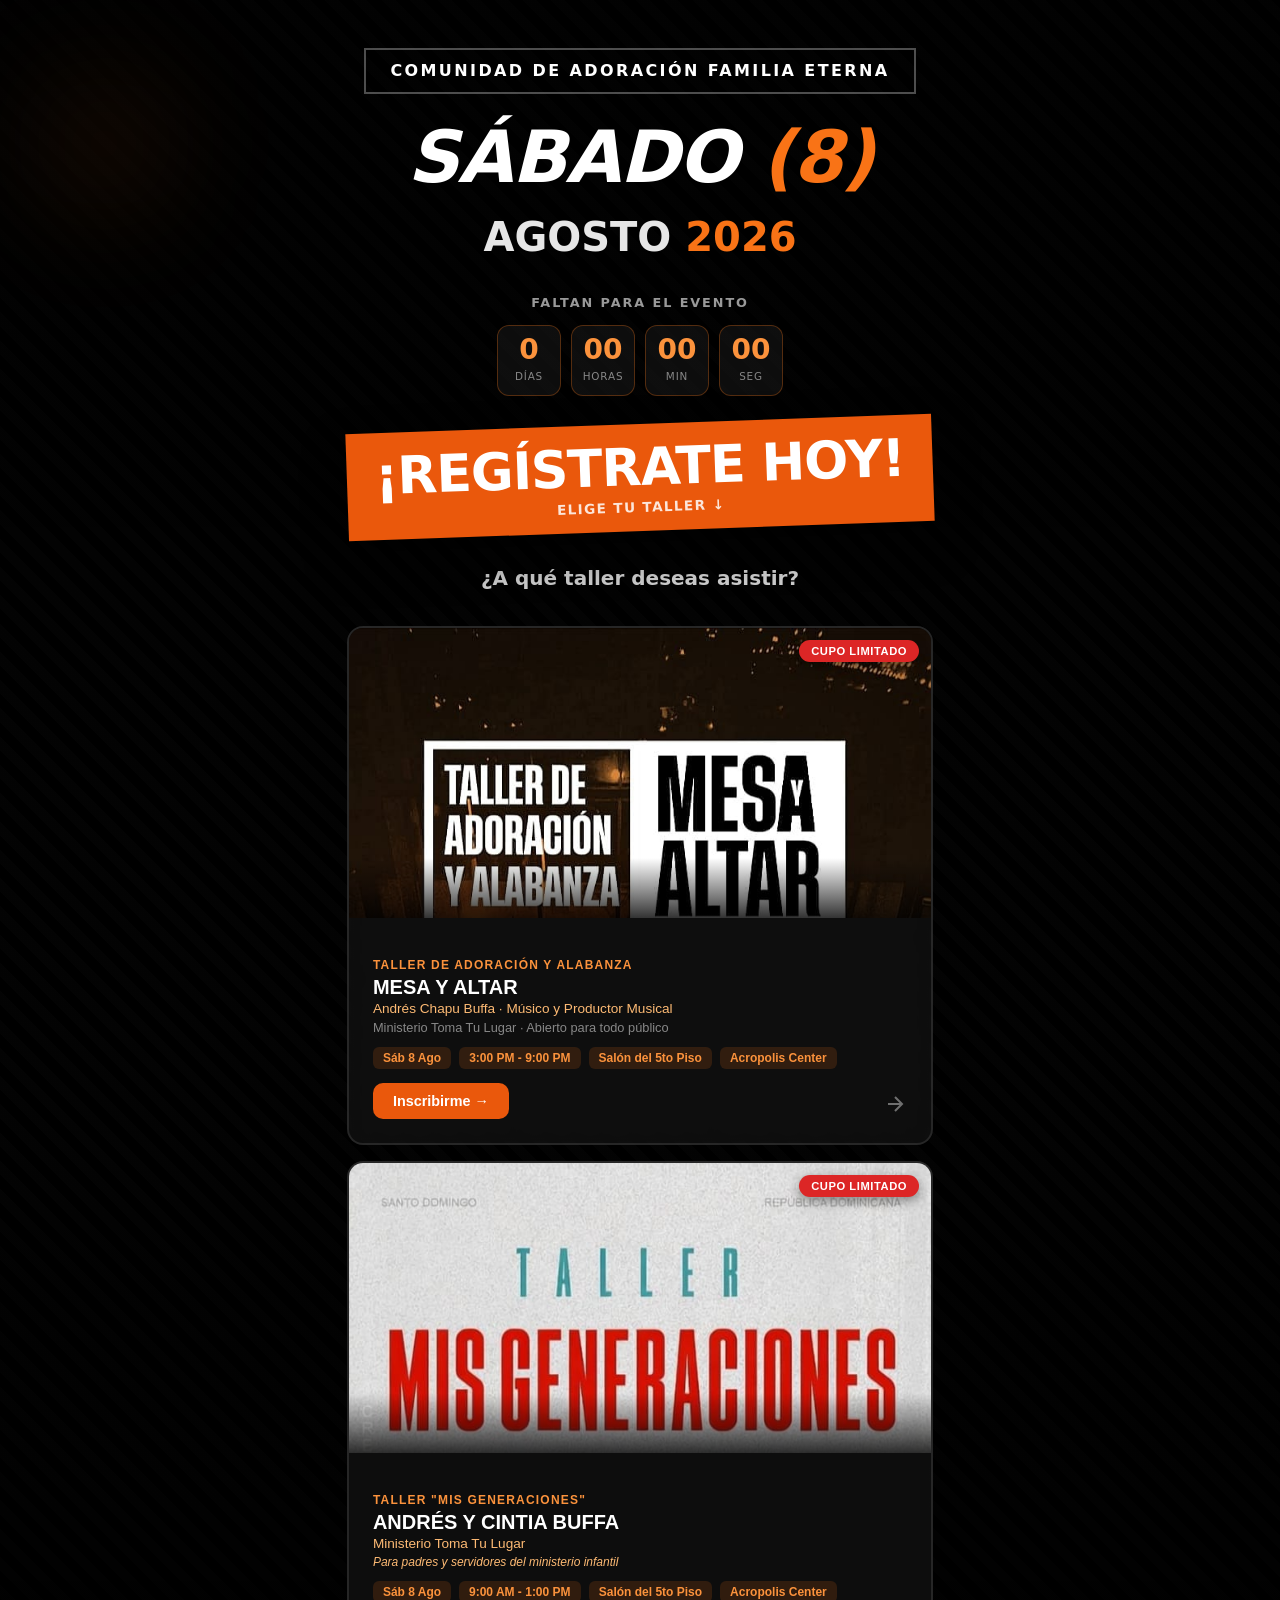
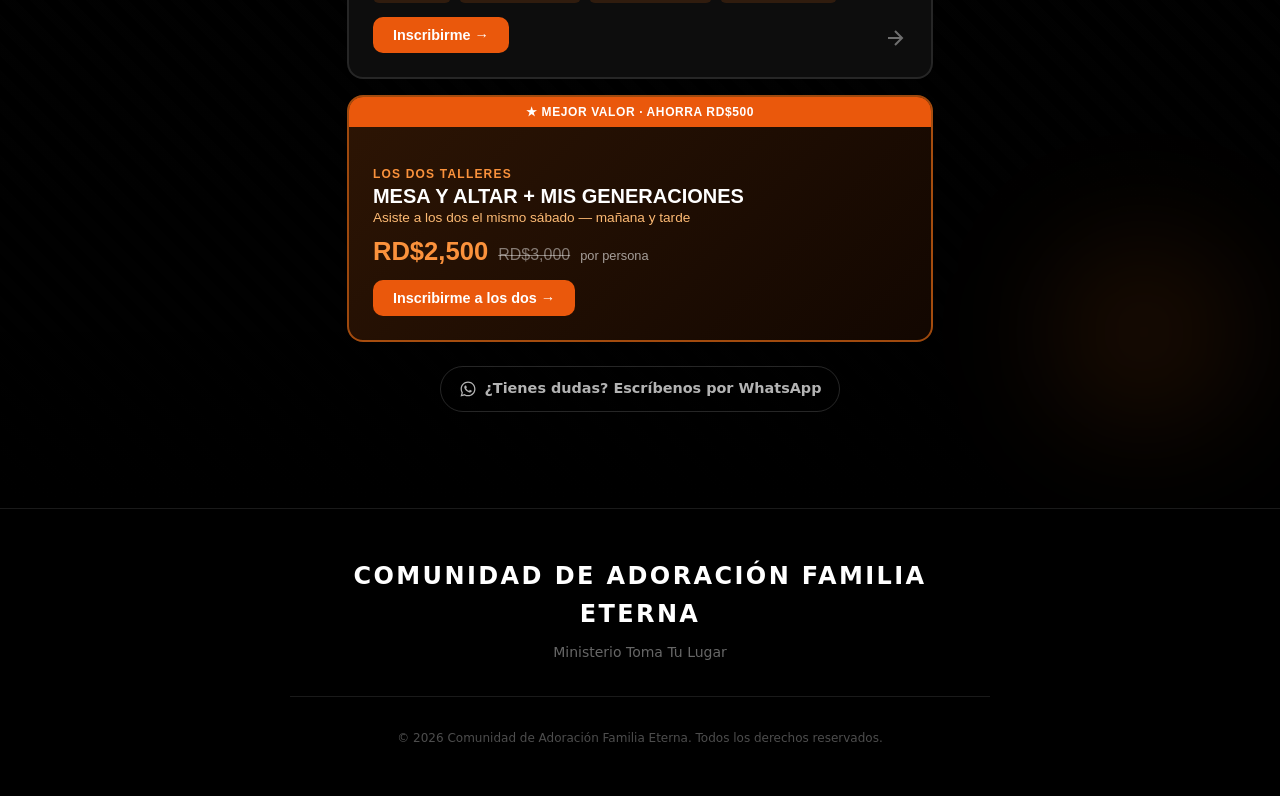
==== commit 2708d104: "Opcion de inscripcion a ambos talleres (RD$2,500, solo individual) Frontend: - Tarjeta combo "Los do" ====
--- a/index.html
+++ b/index.html
@@ -112,6 +112,22 @@
                         <svg width="24" height="24" viewBox="0 0 24 24" fill="none" stroke="currentColor" stroke-width="2">
                             <path d="M5 12h14M12 5l7 7-7 7"/>
                         </svg>
+                    </div>
+                </button>
+
+                <!-- COMBO: los dos talleres (solo individual) -->
+                <button onclick="selectTaller('ambos')" class="splash-workshop-btn splash-workshop-combo">
+                    <span class="combo-ribbon">★ Mejor valor · Ahorra RD$500</span>
+                    <div class="splash-workshop-info">
+                        <p class="splash-workshop-label">Los dos talleres</p>
+                        <p class="splash-workshop-name">MESA Y ALTAR + MIS GENERACIONES</p>
+                        <p class="splash-workshop-detail">Asiste a los dos el mismo sábado — mañana y tarde</p>
+                        <div class="combo-price">
+                            <span class="combo-price-now">RD$2,500</span>
+                            <span class="combo-price-old">RD$3,000</span>
+                            <span class="combo-price-tag">por persona</span>
+                        </div>
+                        <span class="card-cta">Inscribirme a los dos →</span>
                     </div>
                 </button>
             </div>
@@ -228,9 +244,9 @@
                         <div class="price-box">
                             <div class="price-row">
                                 <span class="price-label">Inversión:</span>
-                                <span class="price-value">RD$1,500</span>
-                            </div>
-                            <p class="price-note">* Precio fijo para registro individual</p>
+                                <span class="price-value" id="individual-price">RD$1,500</span>
+                            </div>
+                            <p class="price-note" id="individual-price-note">* Precio fijo para registro individual</p>
                         </div>
 
                         <!-- Datos de transferencia -->
--- a/styles.css
+++ b/styles.css
@@ -1324,3 +1324,61 @@
     background: #f97316;
     transform: translateX(-50%) translateY(-2px);
 }
+
+/* ============================================
+   TARJETA COMBO (los dos talleres)
+   ============================================ */
+.splash-workshop-combo {
+    position: relative;
+    flex-direction: column;
+    align-items: stretch;
+    padding: 0;
+    overflow: hidden;
+    background: linear-gradient(135deg, rgba(249,115,22,0.18), rgba(234,88,12,0.08));
+    border: 2px solid rgba(249,115,22,0.6);
+}
+
+.splash-workshop-combo:hover {
+    border-color: #f97316;
+    background: linear-gradient(135deg, rgba(249,115,22,0.28), rgba(234,88,12,0.12));
+}
+
+.combo-ribbon {
+    display: block;
+    background: #ea580c;
+    color: #fff;
+    font-size: 0.75rem;
+    font-weight: 800;
+    text-transform: uppercase;
+    letter-spacing: 0.05em;
+    text-align: center;
+    padding: 8px 12px;
+}
+
+.splash-workshop-combo .splash-workshop-info {
+    padding: 20px 24px 24px;
+}
+
+.combo-price {
+    display: flex;
+    align-items: baseline;
+    gap: 10px;
+    margin-top: 12px;
+}
+
+.combo-price-now {
+    font-size: 1.6rem;
+    font-weight: 900;
+    color: #fb923c;
+}
+
+.combo-price-old {
+    font-size: 1rem;
+    color: rgba(255,255,255,0.45);
+    text-decoration: line-through;
+}
+
+.combo-price-tag {
+    font-size: 0.8rem;
+    color: rgba(255,255,255,0.6);
+}
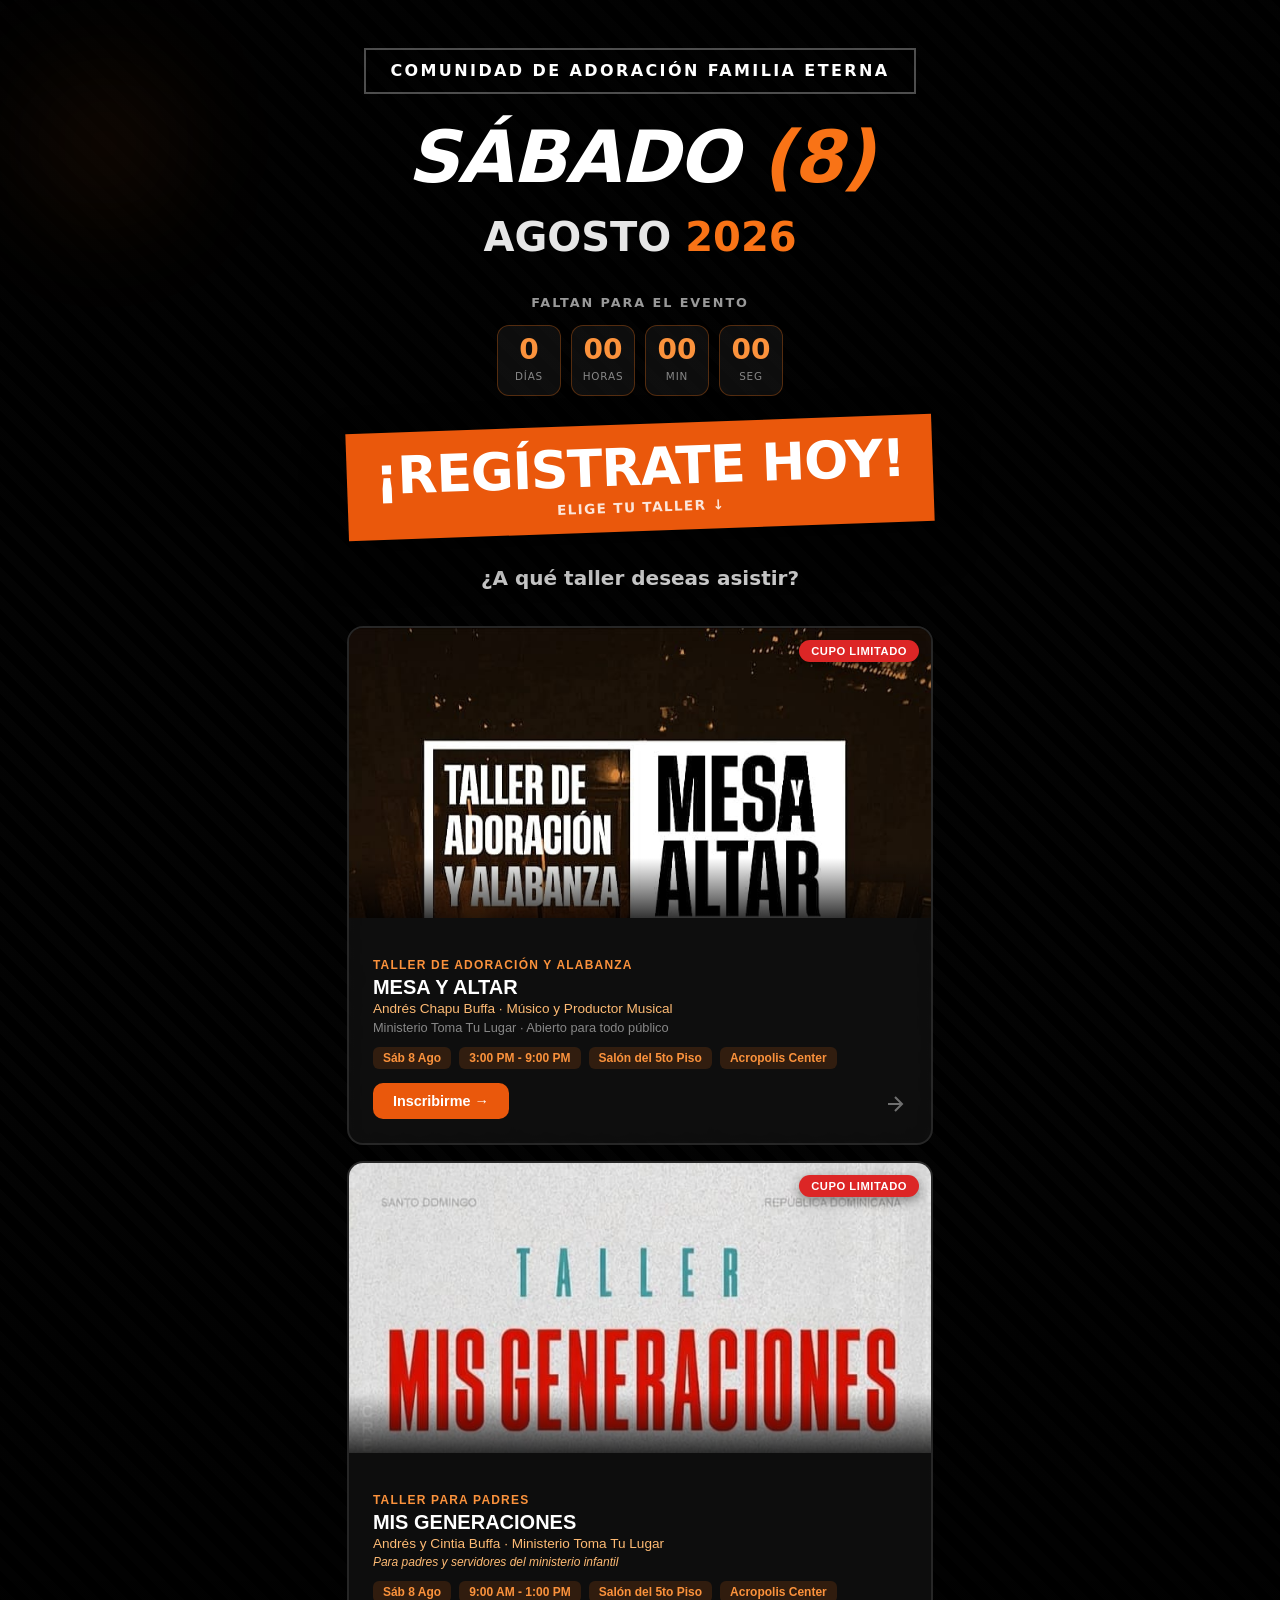
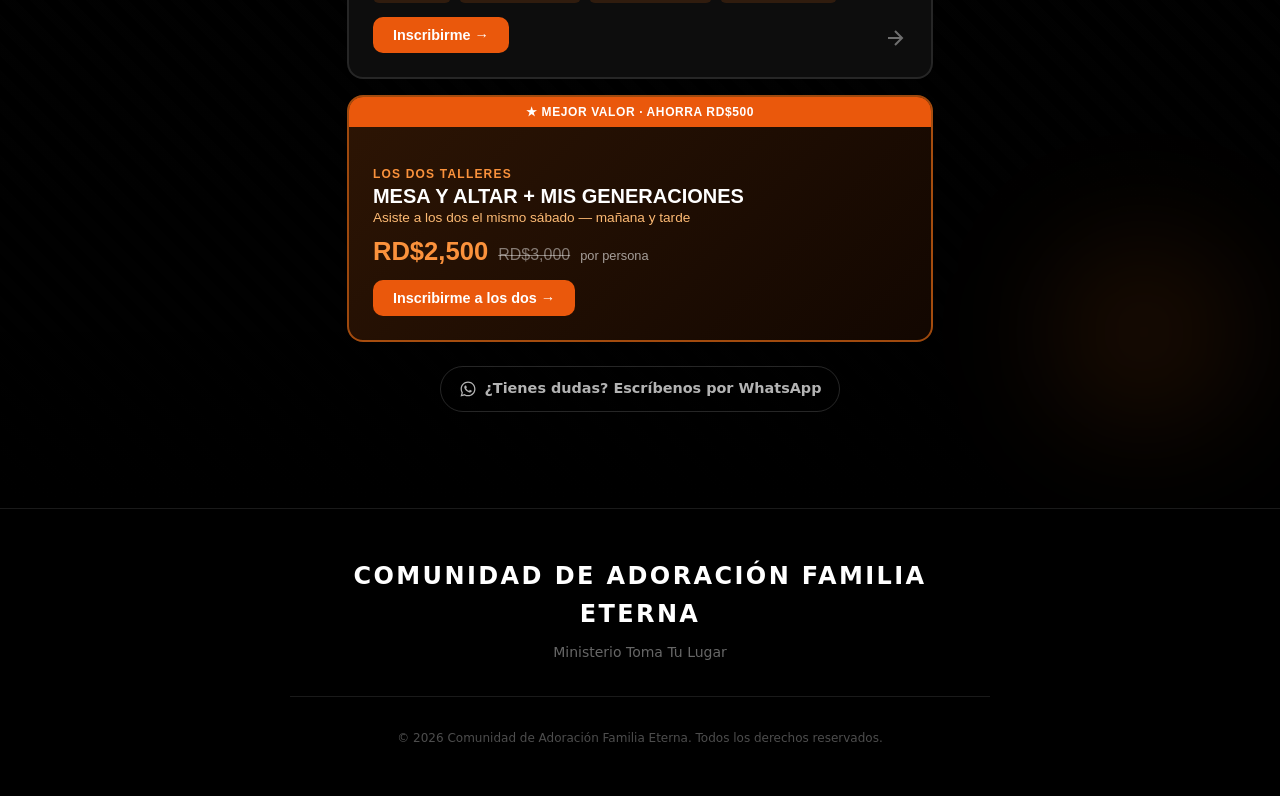
==== commit 3e02d1dc: "Tarjeta Mis Generaciones: etiqueta 'Taller para padres' y nombre 'Mis Generaciones'" ====
--- a/index.html
+++ b/index.html
@@ -81,6 +81,13 @@
                             <span>Salón del 5to Piso</span>
                             <span>Acropolis Center</span>
                         </div>
+                        <div class="ocupacion hidden">
+                            <div class="ocupacion-head">
+                                <span class="ocupacion-lbl">🔥 Ocupación</span>
+                                <span class="ocupacion-pct" id="pct-adoracion">…</span>
+                            </div>
+                            <div class="ocupacion-bar"><div class="ocupacion-fill" id="fill-adoracion"></div></div>
+                        </div>
                         <span class="card-cta">Inscribirme →</span>
                     </div>
                     <div class="splash-workshop-arrow">
@@ -96,15 +103,22 @@
                         <img src="taller-padres.jpeg" alt="Taller Mis Generaciones - Para padres y servidores del ministerio infantil">
                     </div>
                     <div class="splash-workshop-info">
-                        <p class="splash-workshop-label">Taller "Mis Generaciones"</p>
-                        <p class="splash-workshop-name">ANDRÉS Y CINTIA BUFFA</p>
-                        <p class="splash-workshop-detail">Ministerio Toma Tu Lugar</p>
+                        <p class="splash-workshop-label">Taller para padres</p>
+                        <p class="splash-workshop-name">MIS GENERACIONES</p>
+                        <p class="splash-workshop-detail">Andrés y Cintia Buffa · Ministerio Toma Tu Lugar</p>
                         <p class="splash-workshop-note">Para padres y servidores del ministerio infantil</p>
                         <div class="splash-workshop-meta">
                             <span>Sáb 8 Ago</span>
                             <span>9:00 AM - 1:00 PM</span>
                             <span>Salón del 5to Piso</span>
                             <span>Acropolis Center</span>
+                        </div>
+                        <div class="ocupacion hidden">
+                            <div class="ocupacion-head">
+                                <span class="ocupacion-lbl">🔥 Ocupación</span>
+                                <span class="ocupacion-pct" id="pct-ninos">…</span>
+                            </div>
+                            <div class="ocupacion-bar"><div class="ocupacion-fill" id="fill-ninos"></div></div>
                         </div>
                         <span class="card-cta">Inscribirme →</span>
                     </div>
--- a/styles.css
+++ b/styles.css
@@ -1382,3 +1382,52 @@
     font-size: 0.8rem;
     color: rgba(255,255,255,0.6);
 }
+
+/* ============================================
+   BARRA DE OCUPACIÓN (% por taller)
+   ============================================ */
+.ocupacion {
+    margin-top: 14px;
+}
+
+.ocupacion-head {
+    display: flex;
+    justify-content: space-between;
+    align-items: center;
+    margin-bottom: 6px;
+}
+
+.ocupacion-lbl {
+    font-size: 0.75rem;
+    font-weight: 700;
+    color: rgba(255,255,255,0.7);
+    text-transform: uppercase;
+    letter-spacing: 0.05em;
+}
+
+.ocupacion-pct {
+    font-size: 0.9rem;
+    font-weight: 800;
+    color: #fb923c;
+    font-variant-numeric: tabular-nums;
+}
+
+.ocupacion-bar {
+    height: 10px;
+    background: rgba(255,255,255,0.1);
+    border-radius: 20px;
+    overflow: hidden;
+}
+
+.ocupacion-fill {
+    height: 100%;
+    width: 0;
+    border-radius: 20px;
+    background: linear-gradient(90deg, #f97316, #ea580c);
+    transition: width 0.9s ease;
+}
+
+/* Casi lleno: la barra se pone roja para más urgencia */
+.ocupacion-fill.casi-lleno {
+    background: linear-gradient(90deg, #f59e0b, #dc2626);
+}
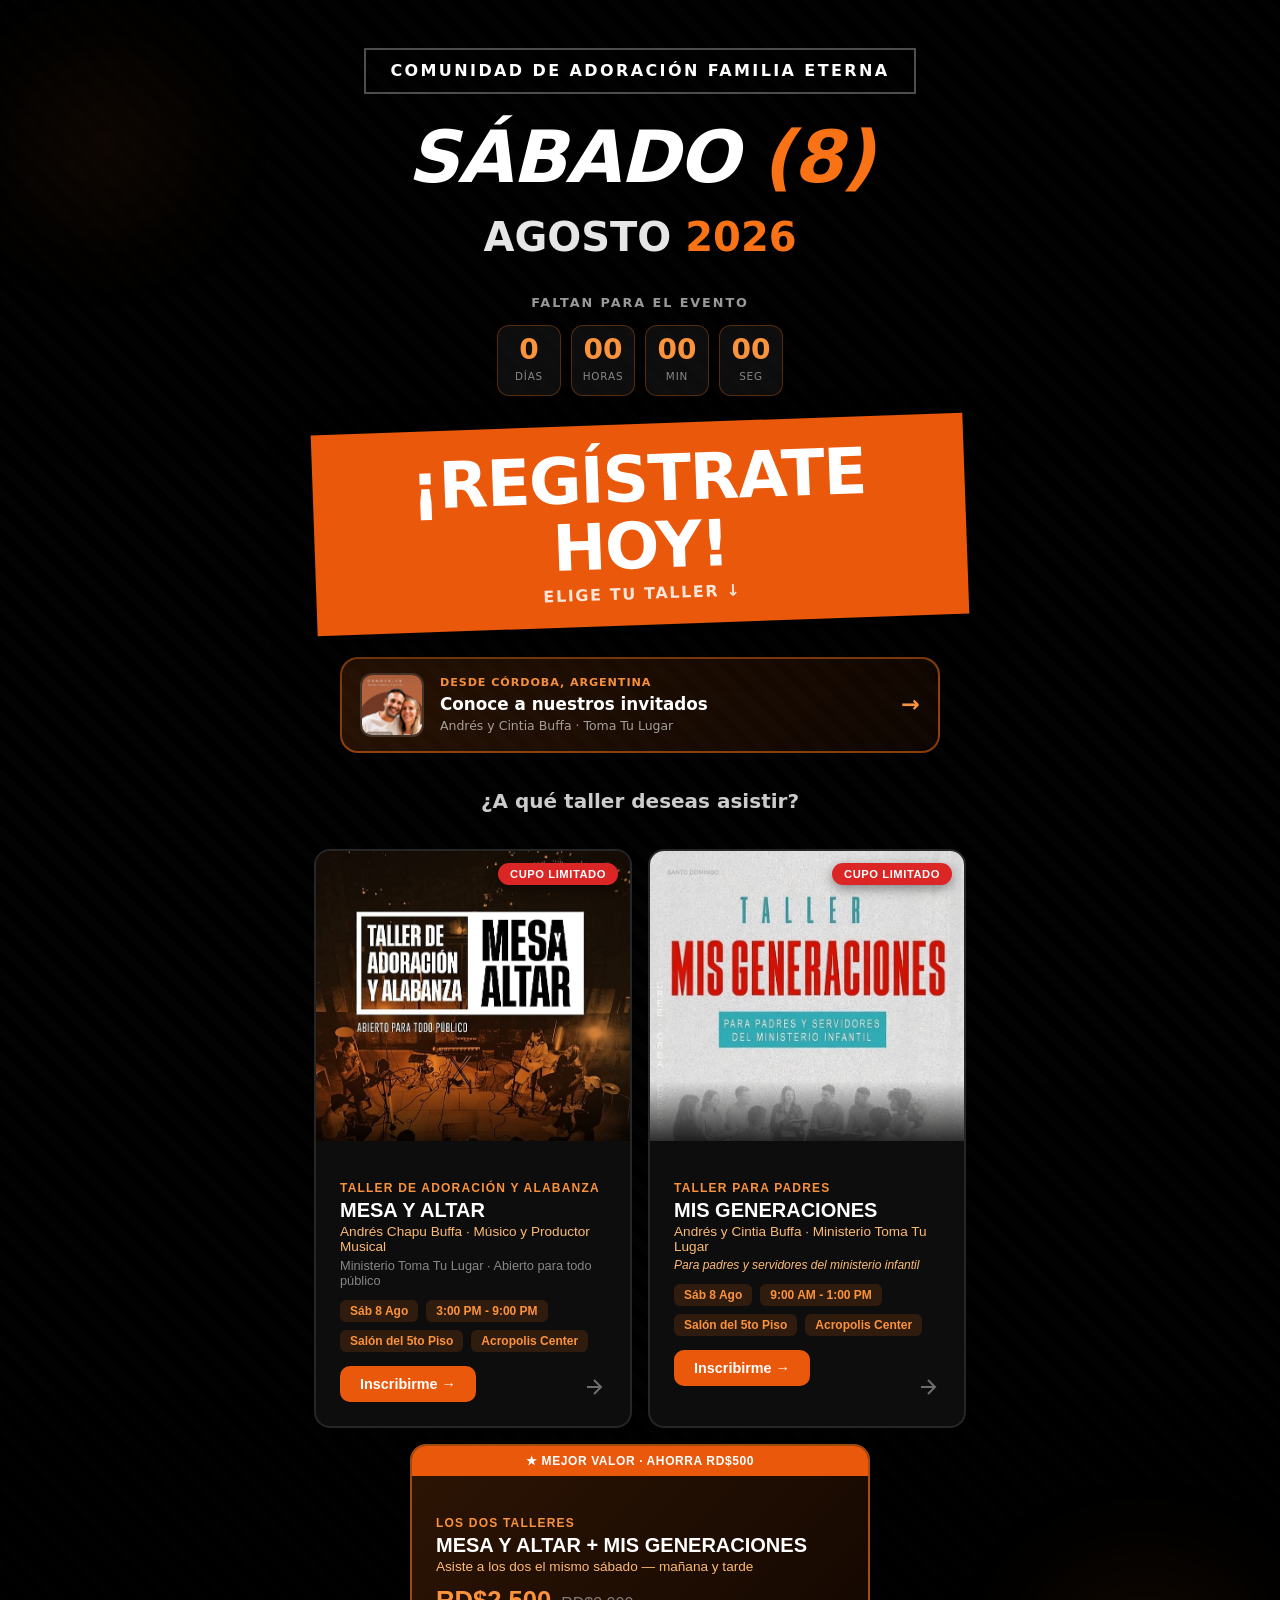
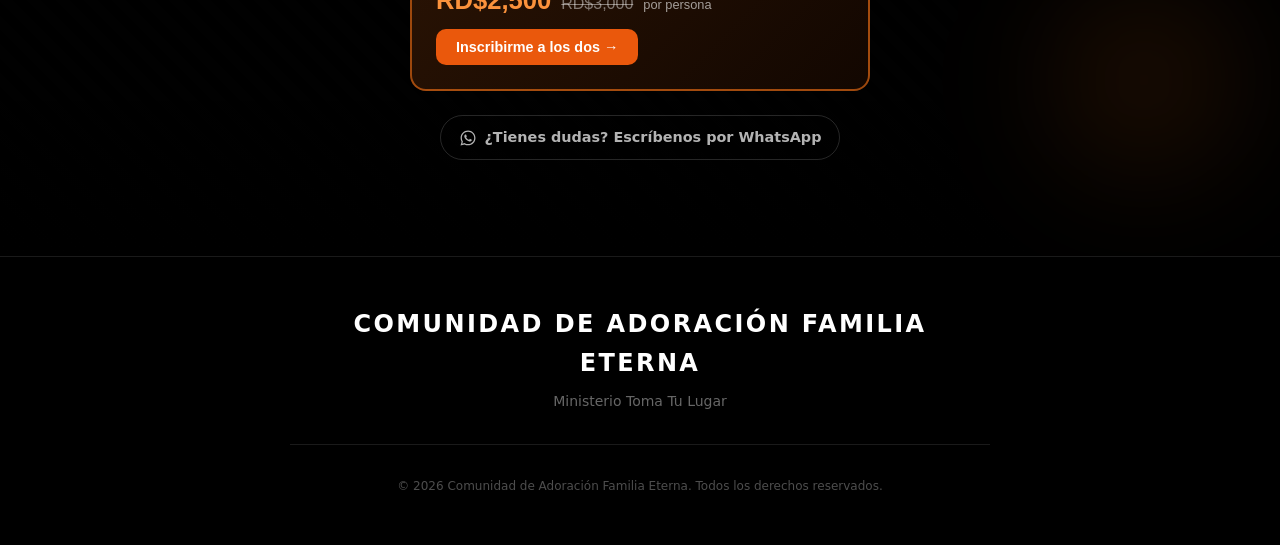
==== commit f9c81a40: "Pagina de invitados + letrero, talleres en piramide invertida - Nueva pagina invitados.html con las " ====
--- a/index.html
+++ b/index.html
@@ -62,6 +62,21 @@
                 <span class="splash-cta-sub">Elige tu taller ↓</span>
             </button>
 
+            <!-- ============================================
+                 LETRERO - Conoce a nuestros invitados
+                 ============================================ -->
+            <a href="invitados.html" class="invitados-banner">
+                <div class="invitados-banner-thumb">
+                    <img src="Invitados.jpeg" alt="Andrés y Cintia Buffa">
+                </div>
+                <div class="invitados-banner-text">
+                    <span class="invitados-banner-label">Desde Córdoba, Argentina</span>
+                    <span class="invitados-banner-title">Conoce a nuestros invitados</span>
+                    <span class="invitados-banner-names">Andrés y Cintia Buffa · Toma Tu Lugar</span>
+                </div>
+                <span class="invitados-banner-arrow">→</span>
+            </a>
+
             <p class="splash-question">¿A qué taller deseas asistir?</p>
 
             <div class="splash-workshops">
@@ -81,13 +96,6 @@
                             <span>Salón del 5to Piso</span>
                             <span>Acropolis Center</span>
                         </div>
-                        <div class="ocupacion hidden">
-                            <div class="ocupacion-head">
-                                <span class="ocupacion-lbl">🔥 Ocupación</span>
-                                <span class="ocupacion-pct" id="pct-adoracion">…</span>
-                            </div>
-                            <div class="ocupacion-bar"><div class="ocupacion-fill" id="fill-adoracion"></div></div>
-                        </div>
                         <span class="card-cta">Inscribirme →</span>
                     </div>
                     <div class="splash-workshop-arrow">
@@ -112,13 +120,6 @@
                             <span>9:00 AM - 1:00 PM</span>
                             <span>Salón del 5to Piso</span>
                             <span>Acropolis Center</span>
-                        </div>
-                        <div class="ocupacion hidden">
-                            <div class="ocupacion-head">
-                                <span class="ocupacion-lbl">🔥 Ocupación</span>
-                                <span class="ocupacion-pct" id="pct-ninos">…</span>
-                            </div>
-                            <div class="ocupacion-bar"><div class="ocupacion-fill" id="fill-ninos"></div></div>
                         </div>
                         <span class="card-cta">Inscribirme →</span>
                     </div>
--- a/styles.css
+++ b/styles.css
@@ -153,7 +153,7 @@
 .splash-cta-box {
     background: #ea580c;
     transform: rotate(-2deg);
-    padding: 16px 28px;
+    padding: 22px 40px;
     margin-bottom: 32px;
     display: inline-block;
     box-shadow: 0 20px 40px rgba(0,0,0,0.5);
@@ -186,6 +186,24 @@
     gap: 16px;
     max-width: 600px;
     margin: 0 auto;
+}
+
+/* En escritorio: los dos talleres lado a lado (misma altura) y el combo
+   debajo, centrado — formando una pirámide invertida */
+@media (min-width: 768px) {
+    .splash-workshops {
+        display: grid;
+        grid-template-columns: 1fr 1fr;
+        align-items: stretch;
+        max-width: 820px;
+    }
+
+    .splash-workshop-combo {
+        grid-column: 1 / -1;
+        justify-self: center;
+        width: 100%;
+        max-width: 460px;
+    }
 }
 
 .splash-workshop-btn {
@@ -1216,7 +1234,7 @@
 }
 
 .splash-cta-title {
-    font-size: 2rem;
+    font-size: 2.25rem;
     font-weight: 900;
     text-transform: uppercase;
     letter-spacing: -0.02em;
@@ -1224,7 +1242,7 @@
 }
 
 .splash-cta-sub {
-    font-size: 0.85rem;
+    font-size: 0.9rem;
     font-weight: 700;
     text-transform: uppercase;
     letter-spacing: 0.1em;
@@ -1233,7 +1251,10 @@
 
 @media (min-width: 768px) {
     .splash-cta-title {
-        font-size: 3.25rem;
+        font-size: 4rem;
+    }
+    .splash-cta-sub {
+        font-size: 1rem;
     }
 }
 
@@ -1324,110 +1345,357 @@
     background: #f97316;
     transform: translateX(-50%) translateY(-2px);
 }
-
-/* ============================================
-   TARJETA COMBO (los dos talleres)
-   ============================================ */
-.splash-workshop-combo {
-    position: relative;
-    flex-direction: column;
-    align-items: stretch;
-    padding: 0;
-    overflow: hidden;
-    background: linear-gradient(135deg, rgba(249,115,22,0.18), rgba(234,88,12,0.08));
-    border: 2px solid rgba(249,115,22,0.6);
-}
-
-.splash-workshop-combo:hover {
-    border-color: #f97316;
-    background: linear-gradient(135deg, rgba(249,115,22,0.28), rgba(234,88,12,0.12));
-}
-
-.combo-ribbon {
-    display: block;
-    background: #ea580c;
-    color: #fff;
-    font-size: 0.75rem;
-    font-weight: 800;
-    text-transform: uppercase;
-    letter-spacing: 0.05em;
-    text-align: center;
-    padding: 8px 12px;
-}
-
-.splash-workshop-combo .splash-workshop-info {
-    padding: 20px 24px 24px;
-}
-
-.combo-price {
-    display: flex;
-    align-items: baseline;
-    gap: 10px;
-    margin-top: 12px;
-}
-
-.combo-price-now {
-    font-size: 1.6rem;
-    font-weight: 900;
-    color: #fb923c;
-}
-
-.combo-price-old {
-    font-size: 1rem;
-    color: rgba(255,255,255,0.45);
-    text-decoration: line-through;
-}
-
-.combo-price-tag {
-    font-size: 0.8rem;
-    color: rgba(255,255,255,0.6);
-}
-
-/* ============================================
-   BARRA DE OCUPACIÓN (% por taller)
-   ============================================ */
-.ocupacion {
-    margin-top: 14px;
-}
-
-.ocupacion-head {
-    display: flex;
-    justify-content: space-between;
-    align-items: center;
-    margin-bottom: 6px;
-}
-
-.ocupacion-lbl {
-    font-size: 0.75rem;
-    font-weight: 700;
-    color: rgba(255,255,255,0.7);
-    text-transform: uppercase;
-    letter-spacing: 0.05em;
-}
-
-.ocupacion-pct {
-    font-size: 0.9rem;
-    font-weight: 800;
-    color: #fb923c;
-    font-variant-numeric: tabular-nums;
-}
-
-.ocupacion-bar {
-    height: 10px;
-    background: rgba(255,255,255,0.1);
-    border-radius: 20px;
-    overflow: hidden;
-}
-
-.ocupacion-fill {
-    height: 100%;
-    width: 0;
-    border-radius: 20px;
-    background: linear-gradient(90deg, #f97316, #ea580c);
-    transition: width 0.9s ease;
-}
-
-/* Casi lleno: la barra se pone roja para más urgencia */
-.ocupacion-fill.casi-lleno {
-    background: linear-gradient(90deg, #f59e0b, #dc2626);
-}
+
+/* ============================================
+   TARJETA COMBO (los dos talleres)
+   ============================================ */
+.splash-workshop-combo {
+    position: relative;
+    flex-direction: column;
+    align-items: stretch;
+    padding: 0;
+    overflow: hidden;
+    background: linear-gradient(135deg, rgba(249,115,22,0.18), rgba(234,88,12,0.08));
+    border: 2px solid rgba(249,115,22,0.6);
+}
+
+.splash-workshop-combo:hover {
+    border-color: #f97316;
+    background: linear-gradient(135deg, rgba(249,115,22,0.28), rgba(234,88,12,0.12));
+}
+
+.combo-ribbon {
+    display: block;
+    background: #ea580c;
+    color: #fff;
+    font-size: 0.75rem;
+    font-weight: 800;
+    text-transform: uppercase;
+    letter-spacing: 0.05em;
+    text-align: center;
+    padding: 8px 12px;
+}
+
+.splash-workshop-combo .splash-workshop-info {
+    padding: 20px 24px 24px;
+}
+
+.combo-price {
+    display: flex;
+    align-items: baseline;
+    gap: 10px;
+    margin-top: 12px;
+}
+
+.combo-price-now {
+    font-size: 1.6rem;
+    font-weight: 900;
+    color: #fb923c;
+}
+
+.combo-price-old {
+    font-size: 1rem;
+    color: rgba(255,255,255,0.45);
+    text-decoration: line-through;
+}
+
+.combo-price-tag {
+    font-size: 0.8rem;
+    color: rgba(255,255,255,0.6);
+}
+
+/* ============================================
+   BARRA DE OCUPACIÓN (% por taller)
+   ============================================ */
+.ocupacion {
+    margin-top: 14px;
+}
+
+.ocupacion-head {
+    display: flex;
+    justify-content: space-between;
+    align-items: center;
+    margin-bottom: 6px;
+}
+
+.ocupacion-lbl {
+    font-size: 0.75rem;
+    font-weight: 700;
+    color: rgba(255,255,255,0.7);
+    text-transform: uppercase;
+    letter-spacing: 0.05em;
+}
+
+.ocupacion-pct {
+    font-size: 0.9rem;
+    font-weight: 800;
+    color: #fb923c;
+    font-variant-numeric: tabular-nums;
+}
+
+.ocupacion-bar {
+    height: 10px;
+    background: rgba(255,255,255,0.1);
+    border-radius: 20px;
+    overflow: hidden;
+}
+
+.ocupacion-fill {
+    height: 100%;
+    width: 0;
+    border-radius: 20px;
+    background: linear-gradient(90deg, #f97316, #ea580c);
+    transition: width 0.9s ease;
+}
+
+/* Casi lleno: la barra se pone roja para más urgencia */
+.ocupacion-fill.casi-lleno {
+    background: linear-gradient(90deg, #f59e0b, #dc2626);
+}
+
+/* ============================================
+   CONÓCELOS - Invitados (Andrés y Cintia Buffa)
+   ============================================ */
+/* Letrero en el splash que lleva a la página de invitados */
+.invitados-banner {
+    display: flex;
+    align-items: center;
+    gap: 16px;
+    max-width: 600px;
+    margin: 0 auto 32px;
+    padding: 14px 18px;
+    text-align: left;
+    text-decoration: none;
+    color: #fff;
+    background: linear-gradient(135deg, rgba(249,115,22,0.16), rgba(234,88,12,0.06));
+    border: 2px solid rgba(249,115,22,0.5);
+    border-radius: 18px;
+    transition: all 0.3s ease;
+    animation: fadeIn 0.5s ease backwards;
+}
+
+.invitados-banner:hover {
+    border-color: #f97316;
+    background: linear-gradient(135deg, rgba(249,115,22,0.26), rgba(234,88,12,0.1));
+    transform: translateY(-2px);
+    box-shadow: 0 12px 30px rgba(249,115,22,0.18);
+}
+
+.invitados-banner-thumb {
+    flex-shrink: 0;
+    width: 64px;
+    height: 64px;
+    border-radius: 12px;
+    overflow: hidden;
+    border: 2px solid rgba(255,255,255,0.15);
+}
+
+.invitados-banner-thumb img {
+    width: 100%;
+    height: 100%;
+    object-fit: cover;
+    object-position: center top;
+}
+
+.invitados-banner-text {
+    flex: 1;
+    display: flex;
+    flex-direction: column;
+    gap: 2px;
+    min-width: 0;
+}
+
+.invitados-banner-label {
+    color: #fb923c;
+    font-size: 0.7rem;
+    font-weight: 700;
+    text-transform: uppercase;
+    letter-spacing: 0.08em;
+}
+
+.invitados-banner-title {
+    font-size: 1.05rem;
+    font-weight: 800;
+    line-height: 1.2;
+}
+
+.invitados-banner-names {
+    color: rgba(255,255,255,0.6);
+    font-size: 0.78rem;
+}
+
+.invitados-banner-arrow {
+    flex-shrink: 0;
+    color: #fb923c;
+    font-size: 1.4rem;
+    font-weight: 700;
+    transition: transform 0.3s ease;
+}
+
+.invitados-banner:hover .invitados-banner-arrow {
+    transform: translateX(4px);
+}
+
+/* Página dedicada de invitados */
+.invitados-page {
+    max-width: 640px;
+    margin: 0 auto;
+    padding: 32px 24px 80px;
+    animation: fadeIn 0.5s ease;
+}
+
+.invitados-page-volver {
+    margin-bottom: 28px;
+}
+
+.invitados-page-head {
+    text-align: center;
+    margin-bottom: 24px;
+}
+
+.invitados-page-eyebrow {
+    color: #fb923c;
+    font-size: 0.8rem;
+    font-weight: 700;
+    text-transform: uppercase;
+    letter-spacing: 0.12em;
+    margin-bottom: 8px;
+}
+
+.invitados-page-title {
+    font-size: 2rem;
+    font-weight: 900;
+    letter-spacing: -0.02em;
+    line-height: 1.1;
+}
+
+@media (min-width: 768px) {
+    .invitados-page-title {
+        font-size: 2.5rem;
+    }
+}
+
+.invitados-page-cta {
+    display: block;
+    max-width: 420px;
+    margin: 36px auto 0;
+    text-align: center;
+    text-decoration: none;
+    background: #ea580c;
+    color: #fff;
+    font-weight: 800;
+    font-size: 1.05rem;
+    padding: 16px 24px;
+    border-radius: 14px;
+    box-shadow: 0 4px 20px rgba(234,88,12,0.35);
+    transition: all 0.25s ease;
+}
+
+.invitados-page-cta:hover {
+    background: #f97316;
+    transform: scale(1.02);
+}
+
+.invitados-hero {
+    border-radius: 20px;
+    overflow: hidden;
+    border: 2px solid rgba(249,115,22,0.35);
+    box-shadow: 0 20px 50px rgba(0,0,0,0.5);
+    animation: fadeIn 0.6s ease backwards;
+}
+
+.invitados-hero img {
+    display: block;
+    width: 100%;
+    height: auto;
+}
+
+.invitados-intro {
+    text-align: center;
+    color: rgba(255,255,255,0.7);
+    font-size: 0.95rem;
+    margin: 20px auto 24px;
+    max-width: 480px;
+}
+
+.invitados-intro strong {
+    color: #fdba74;
+    font-weight: 700;
+}
+
+.invitados-cards {
+    display: grid;
+    grid-template-columns: 1fr;
+    gap: 16px;
+}
+
+@media (min-width: 768px) {
+    .invitados-cards {
+        grid-template-columns: 1fr 1fr;
+    }
+}
+
+.invitado-card {
+    background: rgba(255,255,255,0.05);
+    backdrop-filter: blur(10px);
+    border: 1px solid rgba(255,255,255,0.1);
+    border-left: 3px solid #ea580c;
+    border-radius: 16px;
+    padding: 22px 22px 24px;
+    transition: all 0.3s ease;
+}
+
+.invitado-card:hover {
+    border-color: rgba(249,115,22,0.4);
+    border-left-color: #f97316;
+    transform: translateY(-2px);
+    box-shadow: 0 12px 30px rgba(0,0,0,0.35);
+}
+
+.invitado-head {
+    padding-bottom: 12px;
+    margin-bottom: 12px;
+    border-bottom: 1px solid rgba(255,255,255,0.08);
+}
+
+.invitado-nombre {
+    font-size: 1.4rem;
+    font-weight: 800;
+    letter-spacing: -0.01em;
+    margin-bottom: 4px;
+}
+
+.invitado-rol {
+    color: #fb923c;
+    font-size: 0.82rem;
+    font-weight: 600;
+    text-transform: uppercase;
+    letter-spacing: 0.04em;
+}
+
+.invitado-chips {
+    display: flex;
+    flex-wrap: wrap;
+    gap: 6px;
+    margin-bottom: 14px;
+}
+
+.invitado-chips span {
+    background: rgba(249,115,22,0.12);
+    color: #fdba74;
+    font-size: 0.72rem;
+    font-weight: 600;
+    padding: 4px 10px;
+    border-radius: 20px;
+    border: 1px solid rgba(249,115,22,0.2);
+}
+
+.invitado-bio {
+    color: rgba(255,255,255,0.65);
+    font-size: 0.9rem;
+    line-height: 1.65;
+}
+
+.invitado-bio + .invitado-bio {
+    margin-top: 12px;
+}
